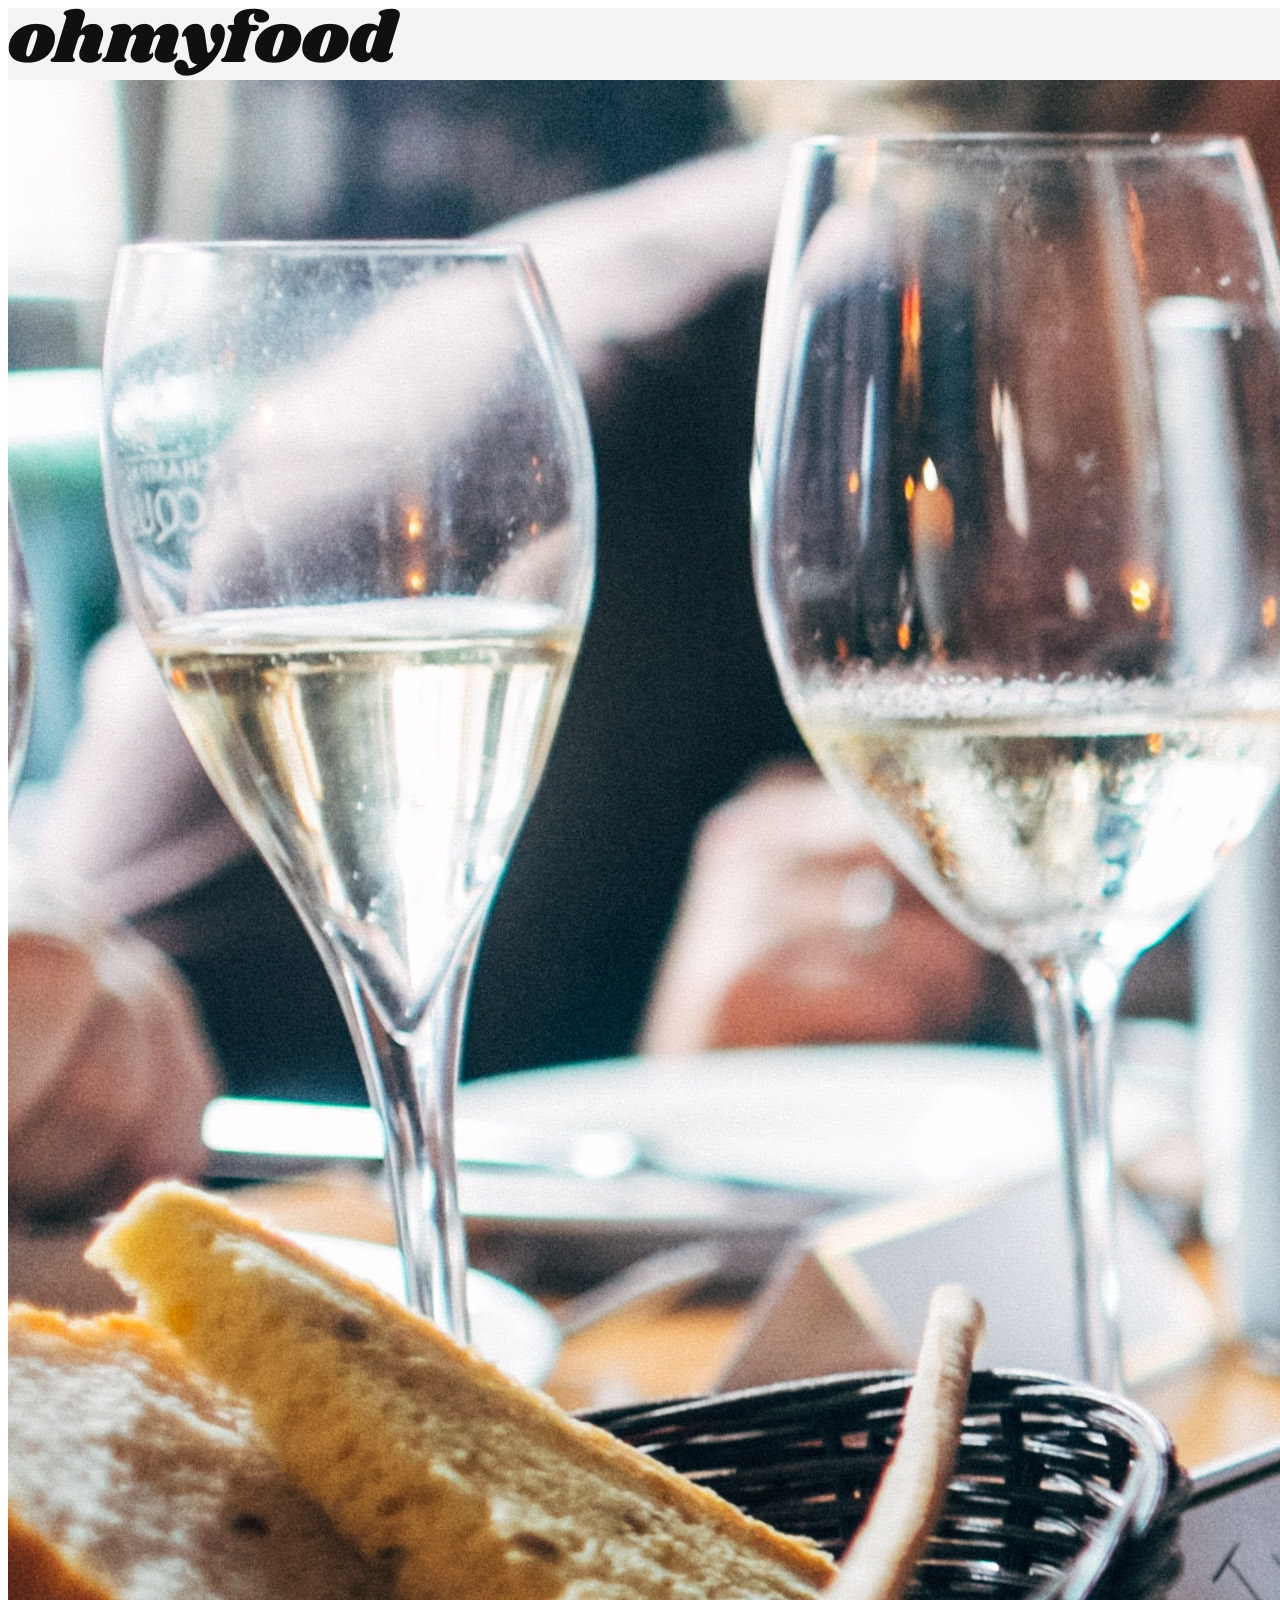
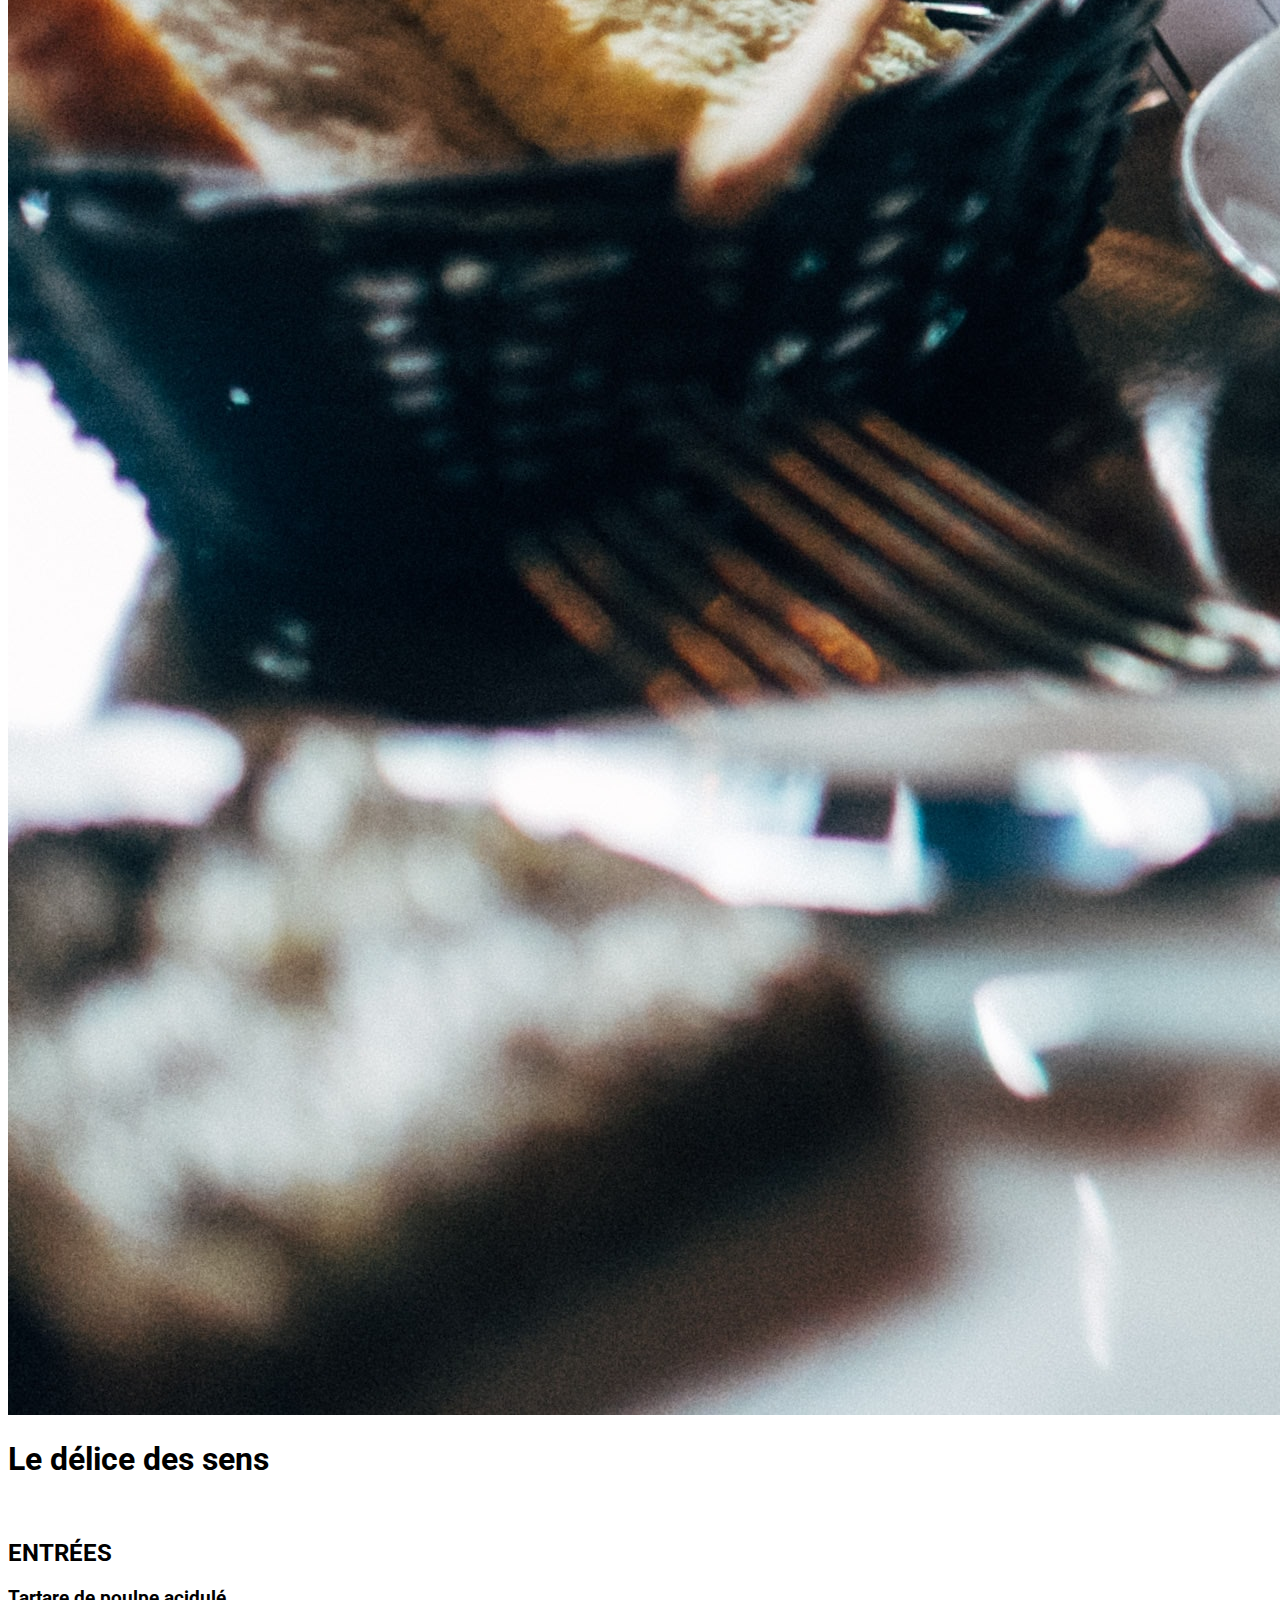
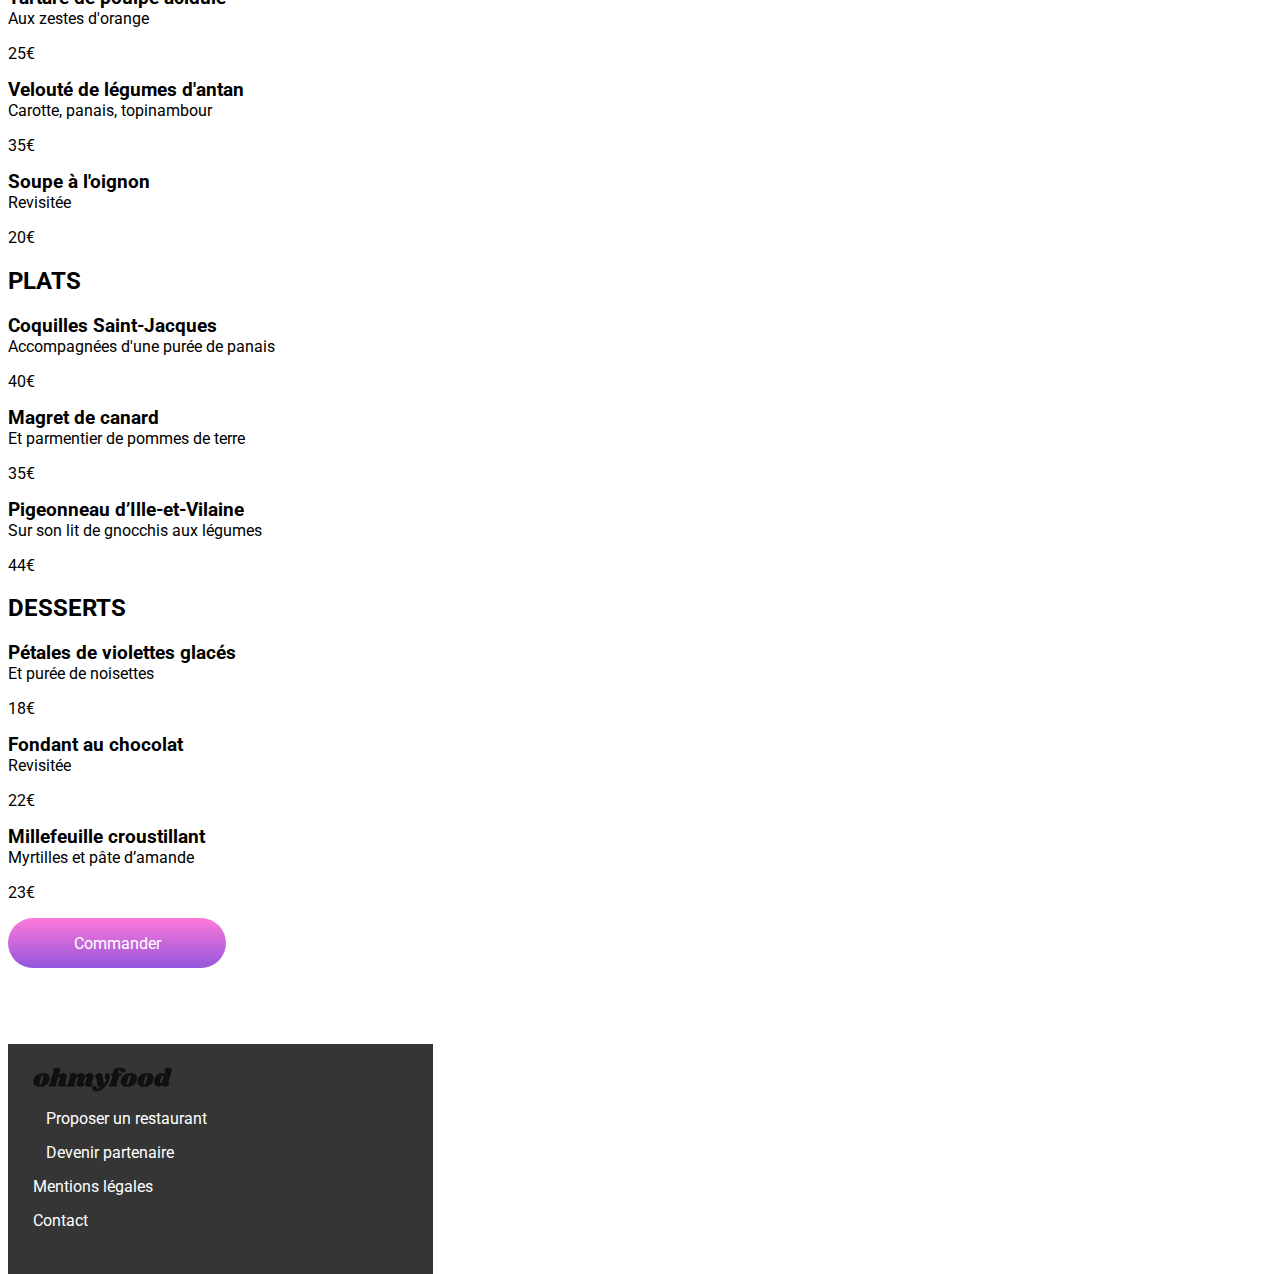
==== alafrancaise.html @ 388a6427 "ajout des pages restau" ====
<!DOCTYPE html>
<html lang="fr">
    <head>
        <meta charset="utf-8">
        <meta name="viewport" content="width=device-width, initial-scale=1.0">
        <title>ladelicedessens</title>
        <link rel="stylesheet" href="css/mobile.css">
        <link rel="preconnect" href="https://fonts.googleapis.com">
        <link rel="preconnect" href="https://fonts.gstatic.com" crossorigin>
        <link
            href="https://fonts.googleapis.com/css2?family=Roboto:ital,wght@0,100;0,300;0,400;0,500;0,700;0,900;1,100;1,300;1,400;1,500;1,700;1,900&display=swap"
            rel="stylesheet">
        <link rel="stylesheet" href="https://cdnjs.cloudflare.com/ajax/libs/font-awesome/6.2.1/css/all.min.css"
            integrity="sha512-MV7K8+y+gLIBoVD59lQIYicR65iaqukzvf/nwasF0nqhPay5w/9lJmVM2hMDcnK1OnMGCdVK+iQrJ7lzPJQd1w=="
            crossorigin="anonymous" referrerpolicy="no-referrer" />
    </head>
    <body>
        <div class="main-container">
        <header>
            <i class="fa-solid fa-arrow-left"></i>
            <img src="ImagesettextesOhmyfood /images/logo/ohmyfood.png" alt="logo de oh my food">
        </header>
        <main>
           <div class="banniere">
                <img src="ImagesettextesOhmyfood /images/restaurants/lapalettedugout.jpg" alt="image du restaurant">
           </div>
           <div class="menu">
               <h1 class="menu-title">Le délice des sens</h1>
               <button class="heart"><i class="fa-regular fa-heart"></i></button>
           </div>
           <section class="entree">
                <h2 class="entree-title">ENTRÉES</h2>
                    <div class="entree-card">
                        <h3 class="card-title">Tartare de poulpe acidulé</h3>
                        <p class="card-subtitle">Aux zestes d'orange</p>
                        <p class="card-price">25€</p>
                    </div>
                    <div class="entree-card">
                        <h3 class="card-title">Velouté de légumes d'antan</h3>
                        <p class="card-subtitle">Carotte, panais, topinambour</p>
                        <p class="card-price">35€</p>
                    </div>
                    <div class="entree-card">
                        <h3 class="card-title">Soupe à l'oignon</h3>
                        <p class="card-subtitle">Revisitée</p>
                        <p class="card-price">20€</p>
                    </div>
           </section>
           <section class="plat">
            <h2>PLATS</h2>
                <div class="plat-card">
                    <h3 class="card-title">Coquilles Saint-Jacques</h3>
                    <p class="card-subtitle">Accompagnées d'une purée de panais</p>
                    <p class="card-price">40€</p>
                </div>
                <div class="plat-card">
                    <h3 class="card-title">Magret de canard</h3>
                    <p class="card-subtitle">Et parmentier de pommes de terre</p>
                    <p class="card-price">35€</p>
                </div>
                <div class="plat-card">
                    <h3 class="card-title">Pigeonneau d’Ille-et-Vilaine</h3>
                    <p class="card-subtitle">Sur son lit de gnocchis aux légumes</p>
                    <p class="card-price">44€</p>
                </div>
       </section>
       <section class="dessert">
        <h2>DESSERTS</h2>
            <div class="dessert-card">
                <h3 class="card-title">Pétales de violettes glacés</h3>
                <p class="card-subtitle">Et purée de noisettes</p>
                <p class="card-price">18€</p>
            </div>
            <div class="dessert-card">
                <h3 class="card-title">Fondant au chocolat</h3>
                <p class="card-subtitle">Revisitée</p>
                <p class="card-price">22€</p>
            </div>
            <div class="dessert-card">
                <h3 class="card-title">Millefeuille croustillant</h3>
                <p class="card-subtitle">Myrtilles et pâte d’amande</p>
                <p class="card-price">23€</p>
            </div>
   </section>
   <button class="btn-purple">Commander</button>        
        </main>
        <footer class="footer">
            <img class="footer__logo" src="ImagesettextesOhmyfood /images/logo/ohmyfood@2x.svg" alt="logo oh my food">
            <div class="footer__link">
                <div class="footer__link-icon">
                    <i class="fa-solid fa-utensils"></i>
                    <p><a>Proposer un restaurant</a></p>
                </div>
                <div class="footer__link-icon">
                    <i class="fa-solid fa-handshake-angle"></i>
                    <p><a>Devenir partenaire</a></p>
                </div>
                <p class="footer__link-text"><a class="footer__link-color" href="#">Mentions légales</a></p>
                <p class="footer__link-text"><a class="footer__link-color" href="#">Contact</a></p>
            </div>
        </footer>
    </div>
    </body>
</html>
---- css/mobile.css ----
/*General*/
* {
    font-family: 'roboto', sans-serif;
}

.main-container {
    max-width: 375px;
    min-width: 2252px;
    height: 2252px;
    background-color: var(--main-bg-color);
}

:root {
    --main-color: #9356DC;
    --main-bg-color: #f6f3f6;
}

.header__homepage {
    width: 375px;
    height: 63px;
    display: flex;
    flex-direction: column;
    align-items: center;
    background-color: white;
    gap: 10px;
}

.header__logo {
    width: 197px;
    height: 36px;
}

.header__icon {
    display: flex;
    flex-direction: row;
    justify-content: center;
    align-items: center;
    gap: 17px;
    background-color: #EAEAEA;
    width: 375px;
    box-shadow: 0px 4px 4px 0px #00000040;

}

.section__réservation {
    display: flex;
    flex-direction: column;
    width: 375px;
    padding-top: 50px;
    justify-content: center;
    align-items: center;
    gap: 15px;
}

.réservation__title {
    height: 68px;
    width: 275px;
    text-align: center;
    font-size: 24px;
    margin: 0;
}

.réservation__text {
    width: 315px;
    height: 46px;
    font-size: 18px;
    text-align: center;
    margin-top: 0;
}

.btn-purple {
    width: 218px;
    height: 50px;
    border-radius: 50px;
    background: linear-gradient(#ff79da, #9356DC);
    color: white;
    font-size: 16px;
    border: #9356DC;
}

.section__fonctionnement {
    margin-top: 60px;
    display: flex;
    flex-direction: column;
    width: 375px;
    height: 440px;
    gap: 32px;
    background-color: white;
    border: #9356DC;
    padding-left: 20px;
}

.fonctionnement__title {
    margin: 0;
    padding-top: 35px;
}

.fonctionnement__btn {
    width: 335px;
    height: 72.38px;
    border-radius: 20px;
    display: flex;
    justify-content: center;
    align-items: center;
    gap: 20px;
    background-color: #F3F3F3;
    border: #F3F3F3;
    box-shadow: 0 3px 10px darkgray;
    font-size: 16px;
    font-weight: 500;

}

.fonctionnement__btn i {
    color: #7E7E7E;
}

.section__restaurants {
    display: flex;
    flex-direction: column;
    width: 375px;
    gap: 20px;
    margin-top: 30px;
}

.restaurants__title {
    margin: 0;
    padding-top: 30px;
}

.allcards {
    display: flex;
    flex-direction: column;
    align-items: center;
    gap: 20px;
}

.card {
    width: 340px;
    height: 251px;
    border-radius: 20px;
    background-color: white;
}

.card img {
    width: 100%;
    height: 174px;
    object-fit: cover;
    border-top-left-radius: 20px;
    border-top-right-radius: 20px;
}

.card-content {
    display: flex;
    flex-direction: row;
    gap: 10px;
}

.description {
    display: flex;
    flex-direction: column;
    gap: 8px;
    padding-left: 15px;
    padding-top: 5px;
    width: 267px;
}

.card-title {
    margin: 0;
}

.card-subtitle {
    margin: 0;
}

.heart {
    background: none;
    border: none;
    font-size: 22px;
}

.badge-new {
    background-color: #99E2D0;
    padding: 4px 8px;
    text-align: center;
    border-radius: 5px;
    color: #008766;
    width: 80px;
    height: 29px;
    position: absolute;
}

.footer {
    background-color: #353535;
    width: 375px;
    height: 186px;
    margin-top: 76px;
    color: white;
    display: flex;
    flex-direction: column;
    gap: 16px;
    padding: 22px 25px 22px 25px;

}

.footer__logo {
    width: 139px;
    height: 27px;
}

.footer__link {
    display: flex;
    flex-direction: column;
    gap: 15px;
    width: 190px;
    height: 99px;
}

.footer__link-icon {
    display: flex;
    flex-direction: row;
    align-items: center;
    height: 19px;
    gap: 13px;
}

.footer__link-color {
    color: inherit;
    text-decoration: none;
}

.footer__link-text {
    margin: 0;
}
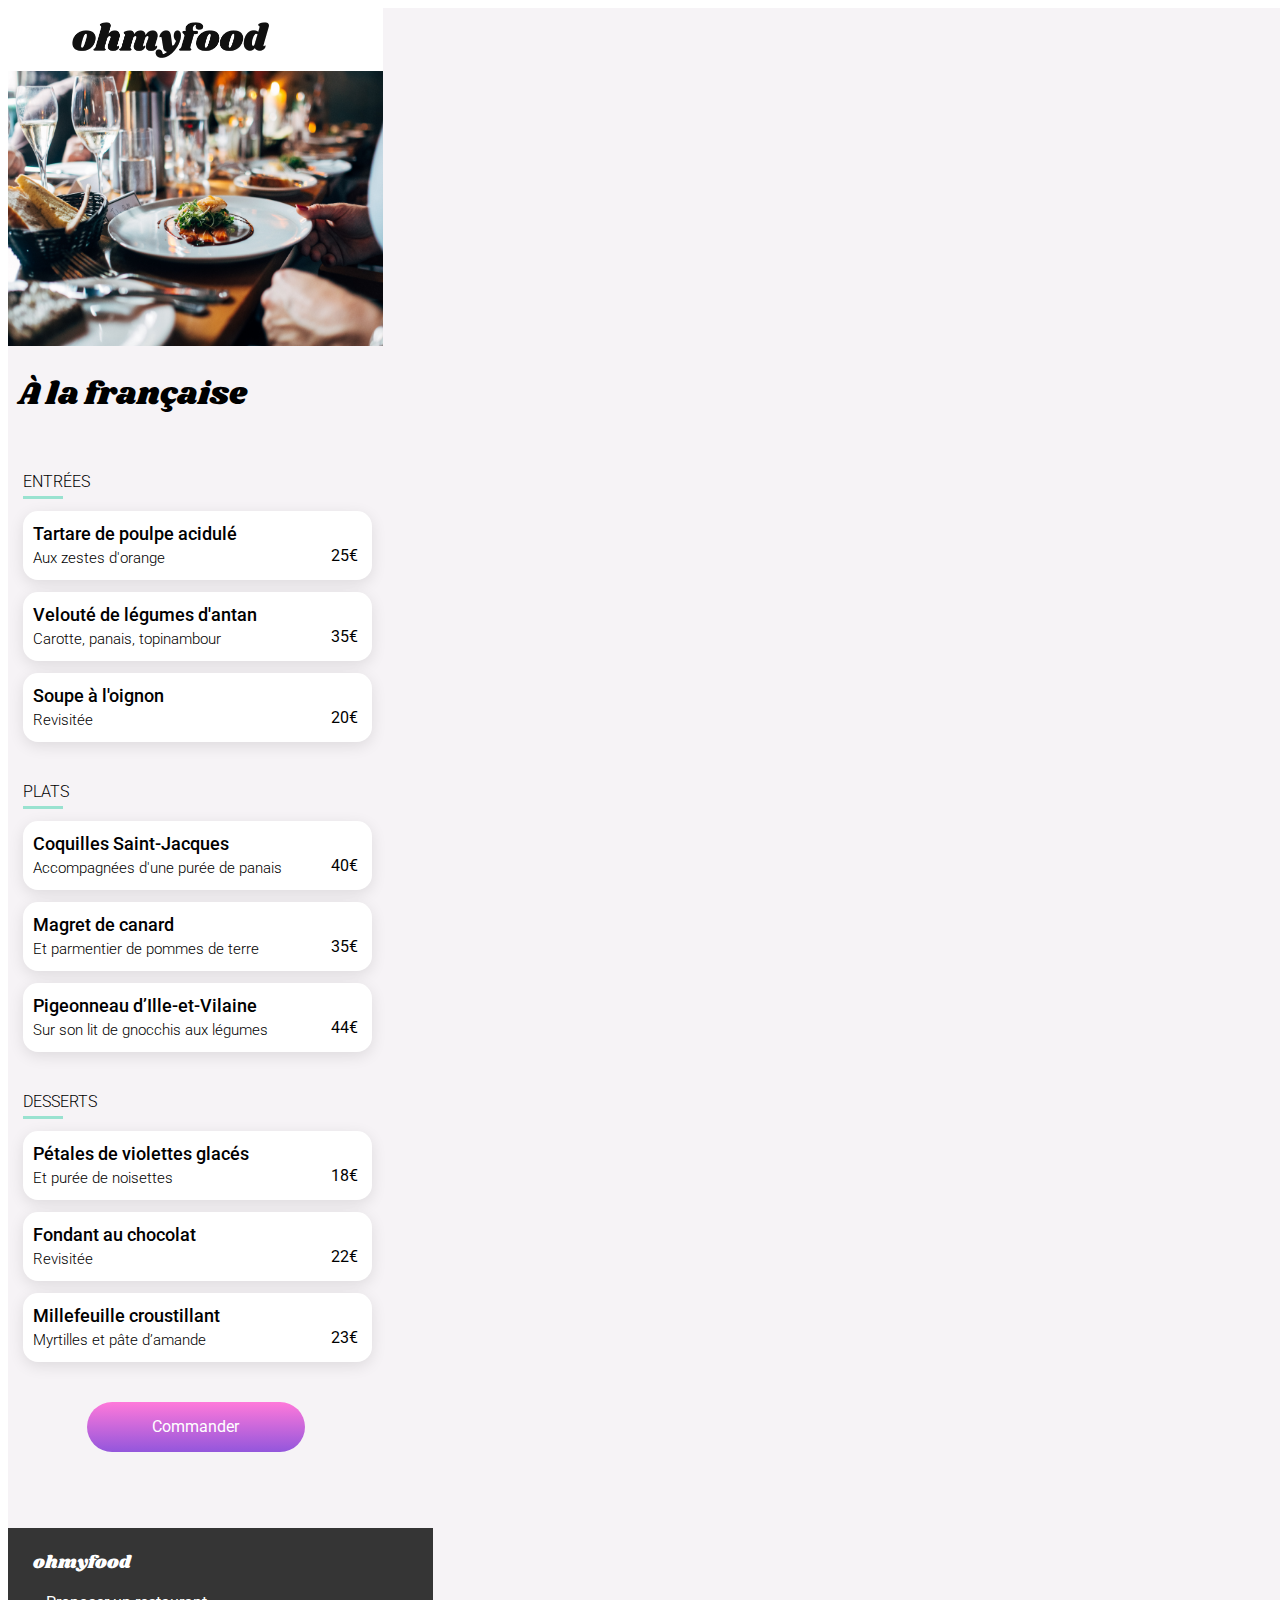
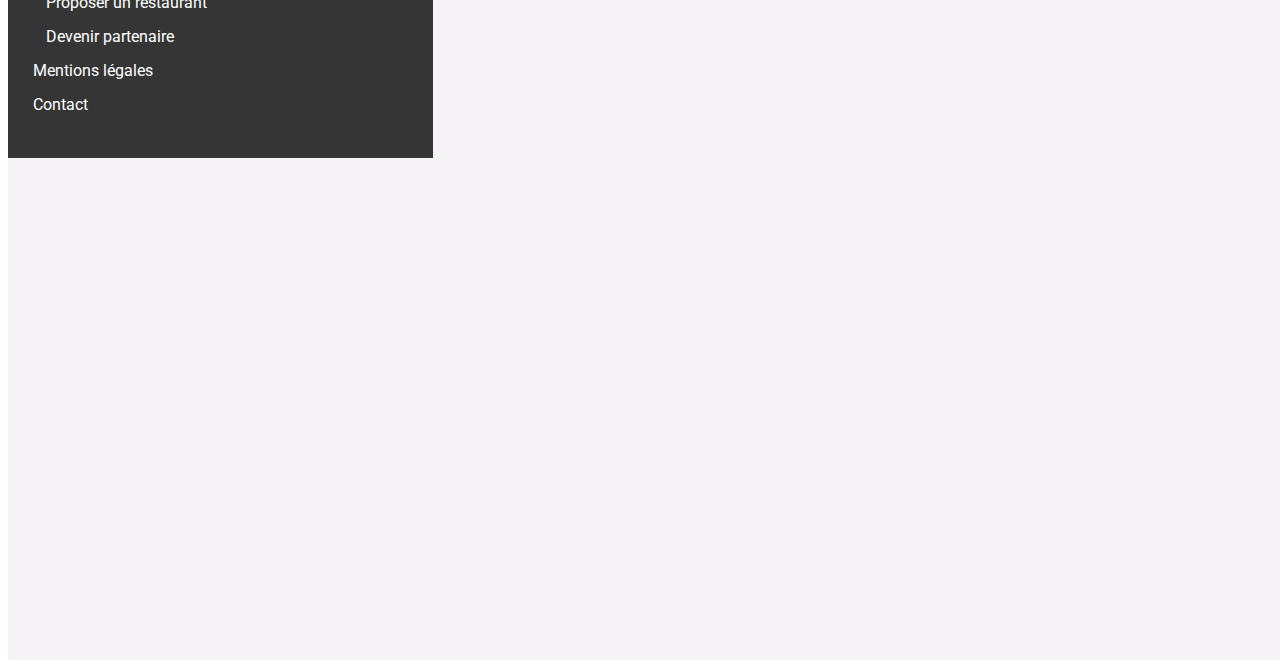
==== commit a4d1b70c: "finalisation des pages restau html et css" ====
--- a/alafrancaise.html
+++ b/alafrancaise.html
@@ -3,7 +3,7 @@
     <head>
         <meta charset="utf-8">
         <meta name="viewport" content="width=device-width, initial-scale=1.0">
-        <title>ladelicedessens</title>
+        <title>À la française</title>
         <link rel="stylesheet" href="css/mobile.css">
         <link rel="preconnect" href="https://fonts.googleapis.com">
         <link rel="preconnect" href="https://fonts.gstatic.com" crossorigin>
@@ -13,79 +13,101 @@
         <link rel="stylesheet" href="https://cdnjs.cloudflare.com/ajax/libs/font-awesome/6.2.1/css/all.min.css"
             integrity="sha512-MV7K8+y+gLIBoVD59lQIYicR65iaqukzvf/nwasF0nqhPay5w/9lJmVM2hMDcnK1OnMGCdVK+iQrJ7lzPJQd1w=="
             crossorigin="anonymous" referrerpolicy="no-referrer" />
+            <link rel="preconnect" href="https://fonts.googleapis.com">
+            <link rel="preconnect" href="https://fonts.gstatic.com" crossorigin>
+            <link href="https://fonts.googleapis.com/css2?family=Shrikhand&display=swap" rel="stylesheet">
     </head>
     <body>
         <div class="main-container">
-        <header>
+        <header class="header__menu">
             <i class="fa-solid fa-arrow-left"></i>
-            <img src="ImagesettextesOhmyfood /images/logo/ohmyfood.png" alt="logo de oh my food">
+            <img class="header__logo-menu" src="ImagesettextesOhmyfood /images/logo/ohmyfood.png" alt="logo de oh my food">
         </header>
         <main>
-           <div class="banniere">
-                <img src="ImagesettextesOhmyfood /images/restaurants/lapalettedugout.jpg" alt="image du restaurant">
+                <img class="banniere" src="ImagesettextesOhmyfood /images/restaurants/lapalettedugout.jpg" alt="image du restaurant">
+
+           <div class="menu">
+               <h1 class="menu-title">À la française</h1>
+               <button class="heart menu-heart"><i class="fa-regular fa-heart"></i></button>
            </div>
-           <div class="menu">
-               <h1 class="menu-title">Le délice des sens</h1>
-               <button class="heart"><i class="fa-regular fa-heart"></i></button>
-           </div>
-           <section class="entree">
-                <h2 class="entree-title">ENTRÉES</h2>
-                    <div class="entree-card">
-                        <h3 class="card-title">Tartare de poulpe acidulé</h3>
-                        <p class="card-subtitle">Aux zestes d'orange</p>
+           <section class="section-menu">
+                <h2 class="section__title">ENTRÉES</h2>
+                    <div class="section__card">
+                        <div class="section__content">
+                            <h3 class="card-title">Tartare de poulpe acidulé</h3>
+                            <p class="card-subtitle">Aux zestes d'orange</p>
+                        </div>
                         <p class="card-price">25€</p>
                     </div>
-                    <div class="entree-card">
-                        <h3 class="card-title">Velouté de légumes d'antan</h3>
-                        <p class="card-subtitle">Carotte, panais, topinambour</p>
+                    <div class="section__card">
+                        <div class="section__content">
+                            <h3 class="card-title">Velouté de légumes d'antan</h3>
+                            <p class="card-subtitle">Carotte, panais, topinambour</p>
+                        </div>
                         <p class="card-price">35€</p>
                     </div>
-                    <div class="entree-card">
-                        <h3 class="card-title">Soupe à l'oignon</h3>
-                        <p class="card-subtitle">Revisitée</p>
+                    <div class="section__card">
+                        <div class="section__content">
+                            <h3 class="card-title">Soupe à l'oignon</h3>
+                            <p class="card-subtitle">Revisitée</p>
+                        </div>
                         <p class="card-price">20€</p>
                     </div>
            </section>
-           <section class="plat">
-            <h2>PLATS</h2>
-                <div class="plat-card">
-                    <h3 class="card-title">Coquilles Saint-Jacques</h3>
-                    <p class="card-subtitle">Accompagnées d'une purée de panais</p>
+           <section class="section-menu">
+            <h2 class="section__title">PLATS</h2>
+                <div class="section__card">
+                    <div class="section__content">
+                        <h3 class="card-title">Coquilles Saint-Jacques</h3>
+                        <p class="card-subtitle">Accompagnées d'une purée de panais</p>
+                    </div>
                     <p class="card-price">40€</p>
                 </div>
-                <div class="plat-card">
-                    <h3 class="card-title">Magret de canard</h3>
-                    <p class="card-subtitle">Et parmentier de pommes de terre</p>
+                <div class="section__card">
+                    <div class="section__content">
+                        <h3 class="card-title">Magret de canard</h3>
+                        <p class="card-subtitle">Et parmentier de pommes de terre</p>
+                    </div>
                     <p class="card-price">35€</p>
                 </div>
-                <div class="plat-card">
-                    <h3 class="card-title">Pigeonneau d’Ille-et-Vilaine</h3>
-                    <p class="card-subtitle">Sur son lit de gnocchis aux légumes</p>
+                <div class="section__card">
+                    <div class="section__content">
+                        <h3 class="card-title">Pigeonneau d’Ille-et-Vilaine</h3>
+                        <p class="card-subtitle">Sur son lit de gnocchis aux légumes</p>
+                    </div>
                     <p class="card-price">44€</p>
                 </div>
        </section>
-       <section class="dessert">
-        <h2>DESSERTS</h2>
-            <div class="dessert-card">
-                <h3 class="card-title">Pétales de violettes glacés</h3>
-                <p class="card-subtitle">Et purée de noisettes</p>
+       <section class="section-menu">
+        <h2 class="section__title">DESSERTS</h2>
+            <div class="section__card">
+                <div class="section__content">
+                    <h3 class="card-title">Pétales de violettes glacés</h3>
+                    <p class="card-subtitle">Et purée de noisettes</p>
+                </div>
                 <p class="card-price">18€</p>
             </div>
-            <div class="dessert-card">
-                <h3 class="card-title">Fondant au chocolat</h3>
-                <p class="card-subtitle">Revisitée</p>
+            <div class="section__card">
+                <div class="section__content">
+                    <h3 class="card-title">Fondant au chocolat</h3>
+                    <p class="card-subtitle">Revisitée</p>
+                </div>
                 <p class="card-price">22€</p>
             </div>
-            <div class="dessert-card">
-                <h3 class="card-title">Millefeuille croustillant</h3>
-                <p class="card-subtitle">Myrtilles et pâte d’amande</p>
+            <div class="section__card">
+                <div class="section__content">
+                    <h3 class="card-title">Millefeuille croustillant</h3>
+                    <p class="card-subtitle">Myrtilles et pâte d’amande</p>
+                </div>
                 <p class="card-price">23€</p>
             </div>
    </section>
-   <button class="btn-purple">Commander</button>        
+    <section class="section__btn">
+    <button class="btn-purple">Commander</button>  
+    </section>      
         </main>
         <footer class="footer">
-            <img class="footer__logo" src="ImagesettextesOhmyfood /images/logo/ohmyfood@2x.svg" alt="logo oh my food">
+            <div class="footer__logo">ohmyfood</div>
             <div class="footer__link">
                 <div class="footer__link-icon">
                     <i class="fa-solid fa-utensils"></i>
--- a/css/mobile.css
+++ b/css/mobile.css
@@ -108,9 +108,22 @@
     box-shadow: 0 3px 10px darkgray;
     font-size: 16px;
     font-weight: 500;
-
-}
-
+    position: relative;
+
+}
+.badge-number{
+    position: absolute;
+    background-color: #9356DC;
+    color: white;
+    width: 24px;
+    height: 24px;
+    display: flex;
+    justify-content: center;
+    align-items: center;
+    right: 325px;
+    border-radius: 50px;
+    font-size: 14.18px;
+}
 .fonctionnement__btn i {
     color: #7E7E7E;
 }
@@ -140,6 +153,7 @@
     height: 251px;
     border-radius: 20px;
     background-color: white;
+    position: relative;
 }
 
 .card img {
@@ -167,10 +181,14 @@
 
 .card-title {
     margin: 0;
+    font-weight: 500;
+    font-size: 18px;
 }
 
 .card-subtitle {
     margin: 0;
+    font-weight: 300;
+    font-size: 15.04px;
 }
 
 .heart {
@@ -188,6 +206,11 @@
     width: 80px;
     height: 29px;
     position: absolute;
+    left: 236px; /*248px ça dépasse*/
+    top: 13px;
+    display: flex;
+    justify-content: center;
+    align-items: center;
 }
 
 .footer {
@@ -206,6 +229,8 @@
 .footer__logo {
     width: 139px;
     height: 27px;
+    font-family: 'Shrikhand';
+    font-size: 18px;
 }
 
 .footer__link {
@@ -231,4 +256,86 @@
 
 .footer__link-text {
     margin: 0;
-}+}
+
+/*restaurants*/
+.header__menu{
+    width: 375px;
+    height: 63px;
+    display: flex;
+    align-items: center;
+    gap: 64px; /*pour mettr le logo au milieu*/
+    background-color: white;
+    
+}
+.header__menu-icon{
+    font-size: 17.02px;
+    margin-left: 10px;
+}
+.header__logo-menu{
+    width: 197px;
+    height: 36px;
+}
+.banniere{
+    width: 375px;
+    height: 275px;
+}
+.menu{
+    display: flex;
+    align-items: center;
+    margin-left: 10px;
+    margin-bottom: 40px;
+    width: 341px;
+}
+.menu-title{
+    width: 341px;
+    height: 29px;
+    font-family: 'Shrikhand', sans-serif;
+    font-weight: 400;
+    padding-bottom: 10px;
+}
+.menu-heart{
+    font-size: 25px;
+}
+.section-menu{
+    width: 349px;
+    height: 270px;
+    display: flex;
+    flex-direction: column;
+    gap: 12px;
+    margin-bottom: 40px; /*gap du main*/
+    margin-left: 15px;
+}
+.section__title{
+    width: 40px;
+    height: 27px;
+    font-weight: 300;
+    font-size: 16px;
+    border-bottom: 3px solid #99E2D0;
+    margin: 0;
+}
+.section__card{
+    background-color: white;
+    border-radius: 15.04px;
+    display: flex;
+    align-items: center;
+    gap: 11px;
+    height: 69px;
+    box-shadow: 0px 4.01px 15.04px 0px #0000001A;
+
+}
+.section__content{
+    width: 287px;
+    display: flex;
+    flex-direction: column;
+    gap: 5px;
+    padding-left: 10px;
+}
+.section__btn{
+    display: flex;
+    justify-content: center;
+    width: 375px;
+}
+.card-price{
+    padding-top: 20px;
+}
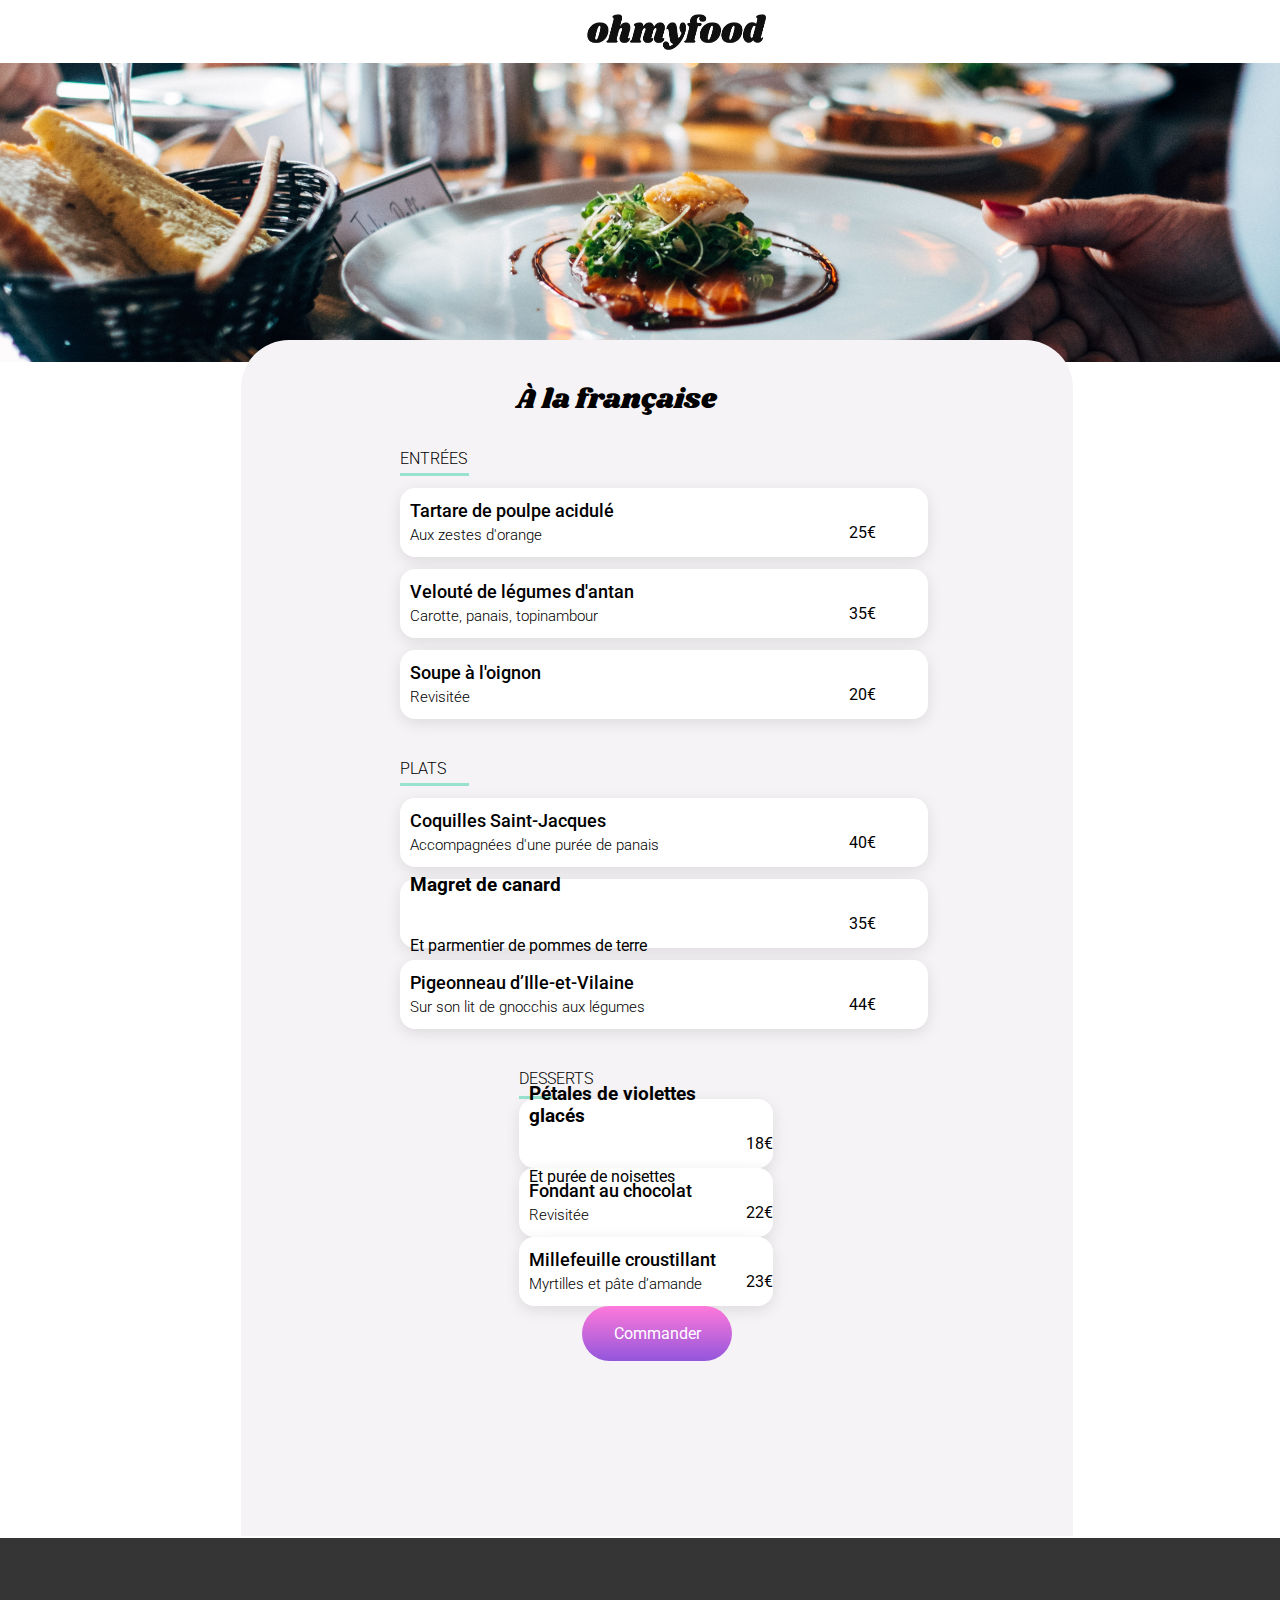
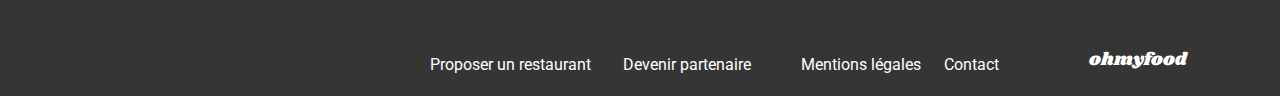
==== commit 40acf25b: "mise en place du style pour le desk et début d'animation" ====
--- a/alafrancaise.html
+++ b/alafrancaise.html
@@ -5,6 +5,7 @@
         <meta name="viewport" content="width=device-width, initial-scale=1.0">
         <title>À la française</title>
         <link rel="stylesheet" href="css/mobile.css">
+        <link rel="stylesheet" href="css/desktop.css">
         <link rel="preconnect" href="https://fonts.googleapis.com">
         <link rel="preconnect" href="https://fonts.gstatic.com" crossorigin>
         <link
@@ -20,62 +21,61 @@
     <body>
         <div class="main-container">
         <header class="header__menu">
-            <i class="fa-solid fa-arrow-left"></i>
+            <a href="index.html"><i class="fa-solid fa-arrow-left header__menu-icon"></i></a>
             <img class="header__logo-menu" src="ImagesettextesOhmyfood /images/logo/ohmyfood.png" alt="logo de oh my food">
         </header>
         <main>
                 <img class="banniere" src="ImagesettextesOhmyfood /images/restaurants/lapalettedugout.jpg" alt="image du restaurant">
 
            <div class="menu">
-               <h1 class="menu-title">À la française</h1>
-               <button class="heart menu-heart"><i class="fa-regular fa-heart"></i></button>
-           </div>
-           <section class="section-menu">
+               <h1 class="menu__title">À la française</h1>
+               <button class="heart menu--heart"><i class="fa-regular fa-heart"></i></button>
+           <section class="section__menu">
                 <h2 class="section__title">ENTRÉES</h2>
                     <div class="section__card">
                         <div class="section__content">
-                            <h3 class="card-title">Tartare de poulpe acidulé</h3>
-                            <p class="card-subtitle">Aux zestes d'orange</p>
+                            <h3 class="card__title">Tartare de poulpe acidulé</h3>
+                            <p class="card__subtitle">Aux zestes d'orange</p>
                         </div>
-                        <p class="card-price">25€</p>
+                        <p class="card__price">25€</p>
                     </div>
                     <div class="section__card">
                         <div class="section__content">
-                            <h3 class="card-title">Velouté de légumes d'antan</h3>
-                            <p class="card-subtitle">Carotte, panais, topinambour</p>
+                            <h3 class="card__title">Velouté de légumes d'antan</h3>
+                            <p class="card__subtitle">Carotte, panais, topinambour</p>
                         </div>
-                        <p class="card-price">35€</p>
+                        <p class="card__price">35€</p>
                     </div>
                     <div class="section__card">
                         <div class="section__content">
-                            <h3 class="card-title">Soupe à l'oignon</h3>
-                            <p class="card-subtitle">Revisitée</p>
+                            <h3 class="card__title">Soupe à l'oignon</h3>
+                            <p class="card__subtitle">Revisitée</p>
                         </div>
-                        <p class="card-price">20€</p>
+                        <p class="card__price">20€</p>
                     </div>
            </section>
-           <section class="section-menu">
+           <section class="section__menu">
             <h2 class="section__title">PLATS</h2>
                 <div class="section__card">
                     <div class="section__content">
-                        <h3 class="card-title">Coquilles Saint-Jacques</h3>
-                        <p class="card-subtitle">Accompagnées d'une purée de panais</p>
+                        <h3 class="card__title">Coquilles Saint-Jacques</h3>
+                        <p class="card__subtitle">Accompagnées d'une purée de panais</p>
                     </div>
-                    <p class="card-price">40€</p>
+                    <p class="card__price">40€</p>
                 </div>
                 <div class="section__card">
                     <div class="section__content">
                         <h3 class="card-title">Magret de canard</h3>
                         <p class="card-subtitle">Et parmentier de pommes de terre</p>
                     </div>
-                    <p class="card-price">35€</p>
+                    <p class="card__price">35€</p>
                 </div>
                 <div class="section__card">
                     <div class="section__content">
-                        <h3 class="card-title">Pigeonneau d’Ille-et-Vilaine</h3>
-                        <p class="card-subtitle">Sur son lit de gnocchis aux légumes</p>
+                        <h3 class="card__title">Pigeonneau d’Ille-et-Vilaine</h3>
+                        <p class="card__subtitle">Sur son lit de gnocchis aux légumes</p>
                     </div>
-                    <p class="card-price">44€</p>
+                    <p class="card__price">44€</p>
                 </div>
        </section>
        <section class="section-menu">
@@ -85,40 +85,43 @@
                     <h3 class="card-title">Pétales de violettes glacés</h3>
                     <p class="card-subtitle">Et purée de noisettes</p>
                 </div>
-                <p class="card-price">18€</p>
+                <p class="card__price">18€</p>
             </div>
             <div class="section__card">
                 <div class="section__content">
-                    <h3 class="card-title">Fondant au chocolat</h3>
-                    <p class="card-subtitle">Revisitée</p>
+                    <h3 class="card__title">Fondant au chocolat</h3>
+                    <p class="card__subtitle">Revisitée</p>
                 </div>
-                <p class="card-price">22€</p>
+                <p class="card__price">22€</p>
             </div>
             <div class="section__card">
                 <div class="section__content">
-                    <h3 class="card-title">Millefeuille croustillant</h3>
-                    <p class="card-subtitle">Myrtilles et pâte d’amande</p>
+                    <h3 class="card__title">Millefeuille croustillant</h3>
+                    <p class="card__subtitle">Myrtilles et pâte d’amande</p>
                 </div>
-                <p class="card-price">23€</p>
+                <p class="card__price">23€</p>
             </div>
    </section>
     <section class="section__btn">
-    <button class="btn-purple">Commander</button>  
-    </section>      
+    <button class="btn--purple">Commander</button>  
+    </section> 
+</div>     
         </main>
         <footer class="footer">
-            <div class="footer__logo">ohmyfood</div>
-            <div class="footer__link">
-                <div class="footer__link-icon">
-                    <i class="fa-solid fa-utensils"></i>
-                    <p><a>Proposer un restaurant</a></p>
+            <div class="footer__content">
+                <div class="footer__logo">ohmyfood</div>
+                <div class="footer__link">
+                    <div class="footer__link-icon">
+                        <i class="fa-solid fa-utensils"></i>
+                        <a class="footer__link-color" href="#">Proposer un restaurant</a>
+                        <i class="fa-solid fa-handshake-angle"></i>
+                        <a class="footer__link-color" href="#">Devenir partenaire</a>
+                    </div>               
+                    <div class="footer__link-text">
+                        <a class="footer__link-color" href="#">Mentions légales</a>
+                        <a class="footer__link-color" href="#">Contact</a>
+                    </div>
                 </div>
-                <div class="footer__link-icon">
-                    <i class="fa-solid fa-handshake-angle"></i>
-                    <p><a>Devenir partenaire</a></p>
-                </div>
-                <p class="footer__link-text"><a class="footer__link-color" href="#">Mentions légales</a></p>
-                <p class="footer__link-text"><a class="footer__link-color" href="#">Contact</a></p>
             </div>
         </footer>
     </div>
--- a/css/mobile.css
+++ b/css/mobile.css
@@ -4,19 +4,55 @@
 }
 
 .main-container {
-    max-width: 375px;
-    min-width: 2252px;
-    height: 2252px;
-    background-color: var(--main-bg-color);
+    width: 100%;
+    max-width: 1440px;
+    min-width: 375px;
+    height: 1200px;
+  
 }
 
 :root {
     --main-color: #9356DC;
     --main-bg-color: #f6f3f6;
 }
-
+.loader{
+    position: fixed;
+    background-color: white;
+    width: 100%;
+    animation: loader 1s;
+    z-index: 1000;
+}
+.dots {
+    width: 56px;
+    height: 26.9px;
+    background: radial-gradient(circle closest-side,rgba(152, 28, 176, 0.61) 90%,#0000) 0%   50%,
+           radial-gradient(circle closest-side,rgba(152, 28, 176, 0.61) 90%,#0000) 50%  50%,
+           radial-gradient(circle closest-side,rgba(152, 28, 176, 0.61) 90%,#0000) 100% 50%;
+    background-size: calc(100%/3) 13.4px;
+    background-repeat: no-repeat;
+    animation: dots-7ar3yq 1s infinite linear;
+ }
+ @keyframes dots-7ar3yq {
+    20% {
+       background-position: 0%   0%, 50%  50%,100%  50%;
+    }
+ 
+    40% {
+       background-position: 0% 100%, 50%   0%,100%  50%;
+    }
+ 
+    60% {
+       background-position: 0%  50%, 50% 100%,100%   0%;
+    }
+ 
+    80% {
+       background-position: 0%  50%, 50%  50%,100% 100%;
+    }
+ }
+ 
+ 
 .header__homepage {
-    width: 375px;
+    width: 100%;
     height: 63px;
     display: flex;
     flex-direction: column;
@@ -26,8 +62,11 @@
 }
 
 .header__logo {
-    width: 197px;
+    width: 50%;
     height: 36px;
+    padding-top: 14px;
+    padding-left: 12px;
+    
 }
 
 .header__icon {
@@ -37,39 +76,41 @@
     align-items: center;
     gap: 17px;
     background-color: #EAEAEA;
-    width: 375px;
+    width: 100%;
     box-shadow: 0px 4px 4px 0px #00000040;
 
 }
 
-.section__réservation {
-    display: flex;
-    flex-direction: column;
-    width: 375px;
-    padding-top: 50px;
+.section--réservation {
+    display: flex;
+    flex-direction: column;
+    width: 100%;
+    height: 400px;
+    padding-top: 11px;
     justify-content: center;
     align-items: center;
     gap: 15px;
+    background-color: #f6f3f6;
 }
 
 .réservation__title {
     height: 68px;
-    width: 275px;
+    width: 100%;
     text-align: center;
     font-size: 24px;
     margin: 0;
 }
 
 .réservation__text {
-    width: 315px;
+    width: 100%;
     height: 46px;
     font-size: 18px;
     text-align: center;
     margin-top: 0;
 }
 
-.btn-purple {
-    width: 218px;
+.btn--purple {
+    width: 55%;
     height: 50px;
     border-radius: 50px;
     background: linear-gradient(#ff79da, #9356DC);
@@ -78,16 +119,16 @@
     border: #9356DC;
 }
 
-.section__fonctionnement {
-    margin-top: 60px;
-    display: flex;
-    flex-direction: column;
-    width: 375px;
+.section--fonctionnement {
+    margin-top: 80px;
+    display: flex;
+    flex-direction: column;
+    width: 100%;
     height: 440px;
     gap: 32px;
     background-color: white;
     border: #9356DC;
-    padding-left: 20px;
+    padding-left: 25px;
 }
 
 .fonctionnement__title {
@@ -95,8 +136,15 @@
     padding-top: 35px;
 }
 
-.fonctionnement__btn {
-    width: 335px;
+.fonctionnement__btn{
+    width: 100%;
+    display: flex;
+    flex-direction: column;
+    gap: 22px;
+}
+
+.btn--grey {
+    width: 87%;
     height: 72.38px;
     border-radius: 20px;
     display: flex;
@@ -115,30 +163,40 @@
     position: absolute;
     background-color: #9356DC;
     color: white;
-    width: 24px;
+    width: 8%;
     height: 24px;
     display: flex;
     justify-content: center;
     align-items: center;
-    right: 325px;
+    right: 96%;
     border-radius: 50px;
     font-size: 14.18px;
 }
 .fonctionnement__btn i {
     color: #7E7E7E;
-}
-
-.section__restaurants {
-    display: flex;
-    flex-direction: column;
-    width: 375px;
+    font-size: 20px;
+}
+
+.btn__content{
+    display: flex;
+    flex-direction: row;
+    align-items: center;
+    gap: 25px;
+}
+.section--restaurants {
+    display: flex;
+    flex-direction: column;
+    width: 100%;
     gap: 20px;
     margin-top: 30px;
+    background-color: #f6f3f6;
+    height: 1351px;
 }
 
 .restaurants__title {
     margin: 0;
-    padding-top: 30px;
+    padding-top: 46px;
+    padding-left: 20px;
 }
 
 .allcards {
@@ -149,7 +207,7 @@
 }
 
 .card {
-    width: 340px;
+    width: 93%;
     height: 251px;
     border-radius: 20px;
     background-color: white;
@@ -164,7 +222,7 @@
     border-top-right-radius: 20px;
 }
 
-.card-content {
+.card__content {
     display: flex;
     flex-direction: row;
     gap: 10px;
@@ -176,16 +234,16 @@
     gap: 8px;
     padding-left: 15px;
     padding-top: 5px;
-    width: 267px;
-}
-
-.card-title {
+    width: 79%;
+}
+
+.card__title {
     margin: 0;
     font-weight: 500;
     font-size: 18px;
 }
 
-.card-subtitle {
+.card__subtitle {
     margin: 0;
     font-weight: 300;
     font-size: 15.04px;
@@ -197,17 +255,17 @@
     font-size: 22px;
 }
 
-.badge-new {
+.badge-vert {
     background-color: #99E2D0;
     padding: 4px 8px;
     text-align: center;
     border-radius: 5px;
     color: #008766;
-    width: 80px;
+    width: 26%;
     height: 29px;
     position: absolute;
-    left: 236px; /*248px ça dépasse*/
-    top: 13px;
+    left: 67%;
+    top: 5%;
     display: flex;
     justify-content: center;
     align-items: center;
@@ -215,19 +273,17 @@
 
 .footer {
     background-color: #353535;
-    width: 375px;
+    width: 100%;
     height: 186px;
-    margin-top: 76px;
     color: white;
-    display: flex;
-    flex-direction: column;
-    gap: 16px;
     padding: 22px 25px 22px 25px;
+    margin-top: -41px;
+
 
 }
 
 .footer__logo {
-    width: 139px;
+    width: 100%;
     height: 27px;
     font-family: 'Shrikhand';
     font-size: 18px;
@@ -237,68 +293,81 @@
     display: flex;
     flex-direction: column;
     gap: 15px;
-    width: 190px;
     height: 99px;
-}
+    padding-top: 20px;
+}
+
 
 .footer__link-icon {
     display: flex;
     flex-direction: row;
     align-items: center;
     height: 19px;
-    gap: 13px;
-}
+    gap: 16px;
+}
+
 
 .footer__link-color {
     color: inherit;
     text-decoration: none;
 }
 
-.footer__link-text {
-    margin: 0;
-}
+
 
 /*restaurants*/
 .header__menu{
-    width: 375px;
+    width: 100%;
     height: 63px;
     display: flex;
     align-items: center;
-    gap: 64px; /*pour mettr le logo au milieu*/
+    gap: 74px; /*pour mettre le logo au milieu*/
     background-color: white;
     
 }
 .header__menu-icon{
     font-size: 17.02px;
-    margin-left: 10px;
+    margin-left: 15px;
 }
 .header__logo-menu{
-    width: 197px;
+    width: 50%;
     height: 36px;
 }
+
 .banniere{
-    width: 375px;
-    height: 275px;
+    width: 100%;
+    height: 299px;
+    object-fit: cover;
 }
 .menu{
     display: flex;
-    align-items: center;
-    margin-left: 10px;
+    flex-direction: column;
     margin-bottom: 40px;
-    width: 341px;
-}
-.menu-title{
-    width: 341px;
+    width: 100%;
+    background-color: #f6f3f6 ;
+    height: 1307px;
+    position: relative;
+    border-top-left-radius: 30px;
+    border-top-right-radius: 30px;
+    margin-top: -21px;
+    padding-top: 20px;
+}
+.menu__title{
+    width: 100%;
     height: 29px;
     font-family: 'Shrikhand', sans-serif;
     font-weight: 400;
-    padding-bottom: 10px;
-}
-.menu-heart{
+    font-size: 28px;
+    padding-bottom: 20px;
+    padding-left: 17px;
+}
+.menu--heart{
     font-size: 25px;
-}
-.section-menu{
-    width: 349px;
+    position: relative;
+    left: 322px;
+    bottom: 64px;
+}
+.section__menu{
+    width: 100%;
     height: 270px;
     display: flex;
     flex-direction: column;
@@ -307,7 +376,7 @@
     margin-left: 15px;
 }
 .section__title{
-    width: 40px;
+    width: 12%;
     height: 27px;
     font-weight: 300;
     font-size: 16px;
@@ -322,10 +391,11 @@
     gap: 11px;
     height: 69px;
     box-shadow: 0px 4.01px 15.04px 0px #0000001A;
+    width: 92%;
 
 }
 .section__content{
-    width: 287px;
+    width: 81%;
     display: flex;
     flex-direction: column;
     gap: 5px;
@@ -334,8 +404,9 @@
 .section__btn{
     display: flex;
     justify-content: center;
-    width: 375px;
-}
-.card-price{
+    width: 100%;
+}
+.card__price{
     padding-top: 20px;
 }
+
--- a/css/desktop.css
+++ b/css/desktop.css
@@ -0,0 +1,128 @@
+@media (min-width: 768px) {
+    .main-container{
+        height: 1395px;
+    }
+    body{
+        margin: 0;
+    }
+    
+    .header__homepage {
+        width: 100%;
+
+
+    }
+    .header__logo {
+        width: 15%;
+        height: 36px;
+        padding-top: 14px;
+        padding-left: 12px;
+        
+    }
+   
+    .réservation__title{
+        font-size: 40px;
+    }
+   .btn--purple{
+        width: 18%;
+        height: 55px;
+   }
+   .section--fonctionnement{
+        padding-left: 157px;
+        padding-top: 22px;
+        height: 268px;
+        margin: 0;
+   }
+   .fonctionnement__btn{
+        flex-direction: row;
+        gap: 29px;
+   }
+   .btn--grey{
+        width: 24%;
+   }
+   .section--restaurants{
+        margin-top: 0;
+        padding-left: 124px;
+        height: 729px;
+        
+   }
+   .restaurants__title{
+        padding-top: 45px;
+        padding-left: 0;
+   }
+   .allcards{
+    flex-direction: row;
+    flex-wrap: wrap;
+   }
+   .card{
+        width: 40%;
+   }
+   .badge-vert{
+        width: 15%;
+        left: 77%;
+   }
+   .description{
+        width: 87%;
+   }
+   .footer{
+        height: 114px;
+        display: flex;
+        flex-direction: row-reverse;
+        width: 97%;
+        margin-top: -43px;
+   }
+   .footer__content{
+        display: flex;
+        width: 20%;
+        flex-direction: row-reverse;
+        align-items: flex-end;
+        gap: 90px;
+        padding-right: 80px;
+   }
+   
+   .footer__link{
+        flex-direction: row;
+        align-items: end;
+        gap: 50px;
+   }
+   .footer__link a{
+        white-space: nowrap;
+        text-decoration: none;
+        color: inherit;
+   }
+   .footer__link-text{
+        display: flex;
+        gap: 23px;
+}
+
+/*restaurants*/
+.header__menu{
+    gap: 572px;
+}
+.header__logo-menu{
+    width: 14%;
+}
+.banniere{
+    width: 100%;
+    object-fit: cover;
+}
+.menu{
+    align-items: center;
+    width: 65%;
+    top: -5px;
+    left: 241px;
+    border-top-left-radius: 48px;
+    border-top-right-radius: 48px;
+    height: 1176px;
+}
+.menu__title{
+    width: 36%;
+}
+.menu--heart{
+    left: 144px;
+}
+.section__menu{
+    width: 69%;
+    margin-left: 60px;
+}
+
+}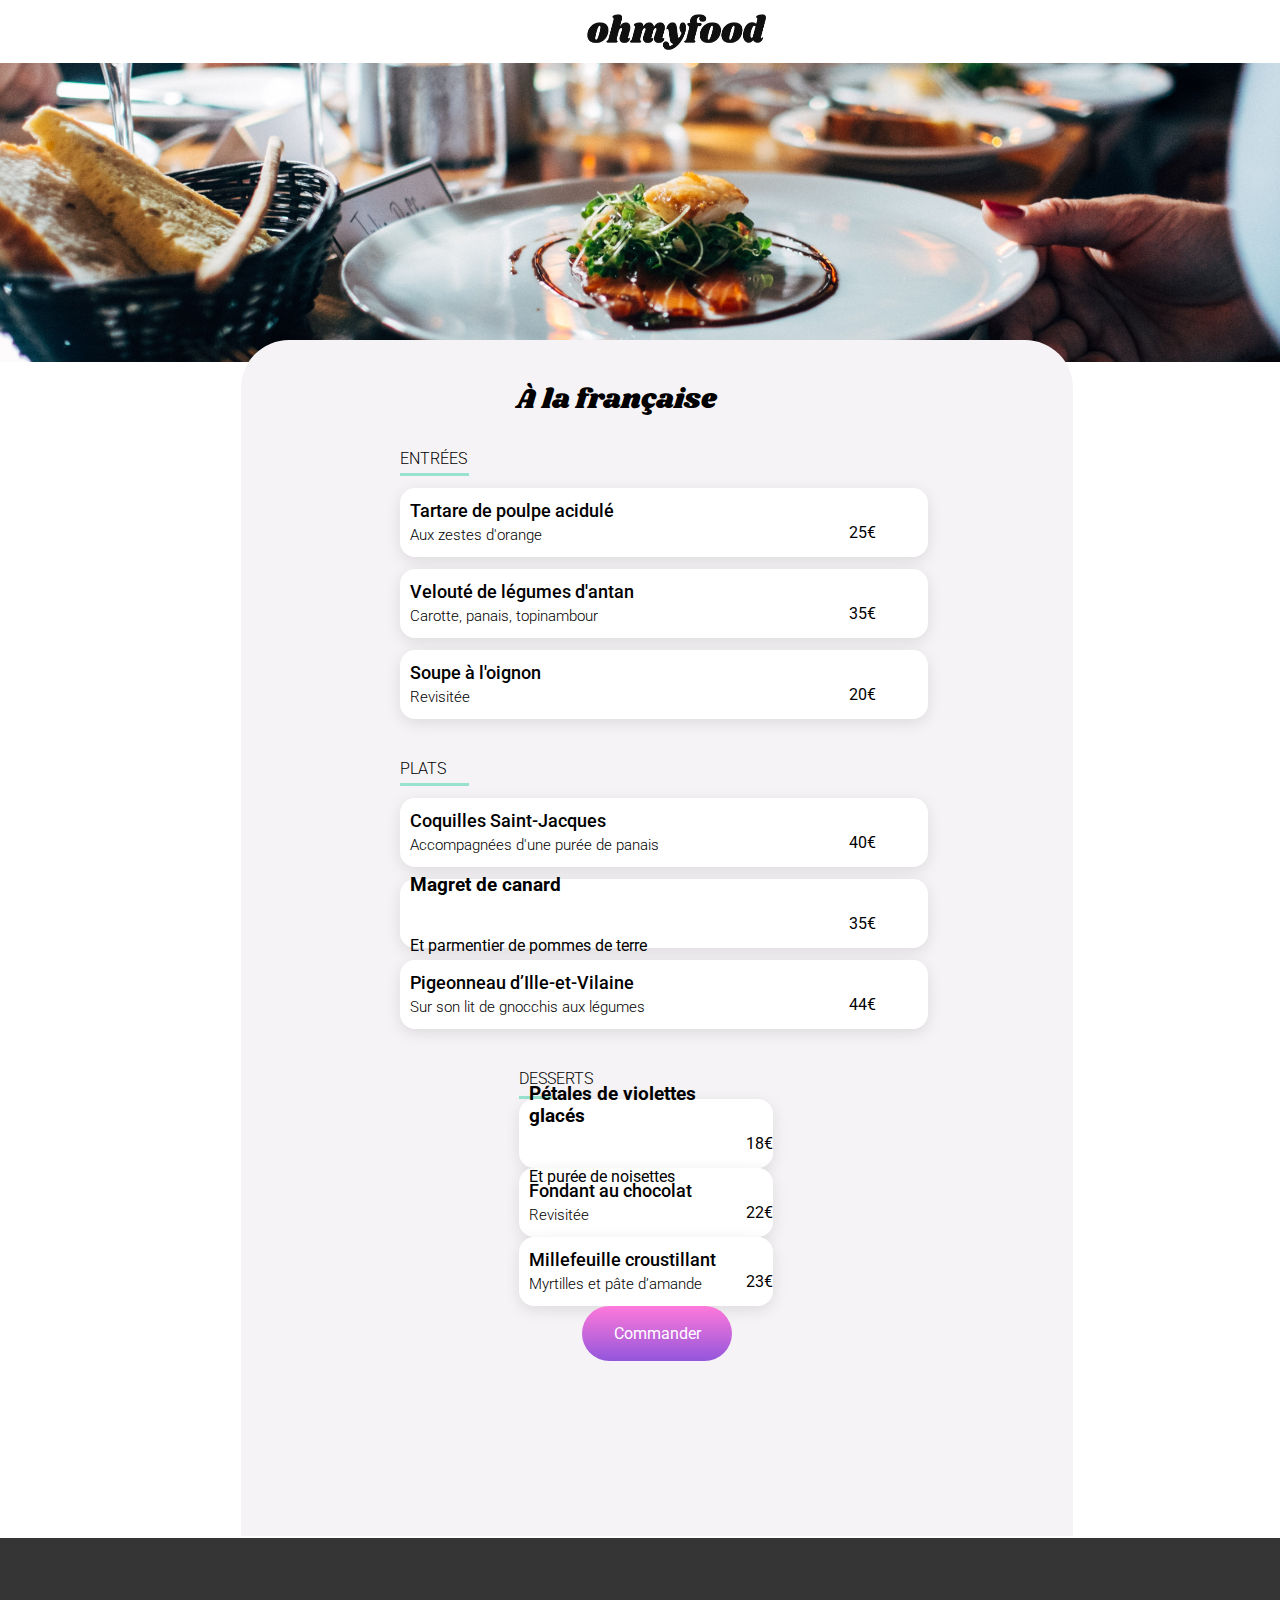
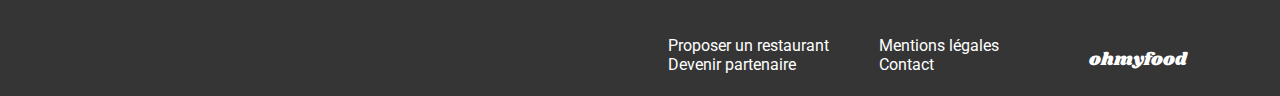
==== commit ee6f04f5: "debut ecriture sass et rennomage des fichiers css en scss" ====
--- a/alafrancaise.html
+++ b/alafrancaise.html
@@ -29,7 +29,10 @@
 
            <div class="menu">
                <h1 class="menu__title">À la française</h1>
-               <button class="heart menu--heart"><i class="fa-regular fa-heart"></i></button>
+               <button class="heart menu--heart">
+                <i class="fa-regular fa-heart"></i>
+                <i class="fa-solid fa-heart"></i>
+            </button>
            <section class="section__menu">
                 <h2 class="section__title">ENTRÉES</h2>
                     <div class="section__card">
@@ -111,15 +114,15 @@
             <div class="footer__content">
                 <div class="footer__logo">ohmyfood</div>
                 <div class="footer__link">
-                    <div class="footer__link-icon">
+                    <div class="footer__link--icon">
                         <i class="fa-solid fa-utensils"></i>
-                        <a class="footer__link-color" href="#">Proposer un restaurant</a>
+                        <a class="footer__link--color" href="#">Proposer un restaurant</a>
                         <i class="fa-solid fa-handshake-angle"></i>
-                        <a class="footer__link-color" href="#">Devenir partenaire</a>
+                        <a class="footer__link--color" href="#">Devenir partenaire</a>
                     </div>               
-                    <div class="footer__link-text">
-                        <a class="footer__link-color" href="#">Mentions légales</a>
-                        <a class="footer__link-color" href="#">Contact</a>
+                    <div class="footer__link--text">
+                        <a class="footer__link--color" href="#">Mentions légales</a>
+                        <a class="footer__link--color" href="#">Contact</a>
                     </div>
                 </div>
             </div>
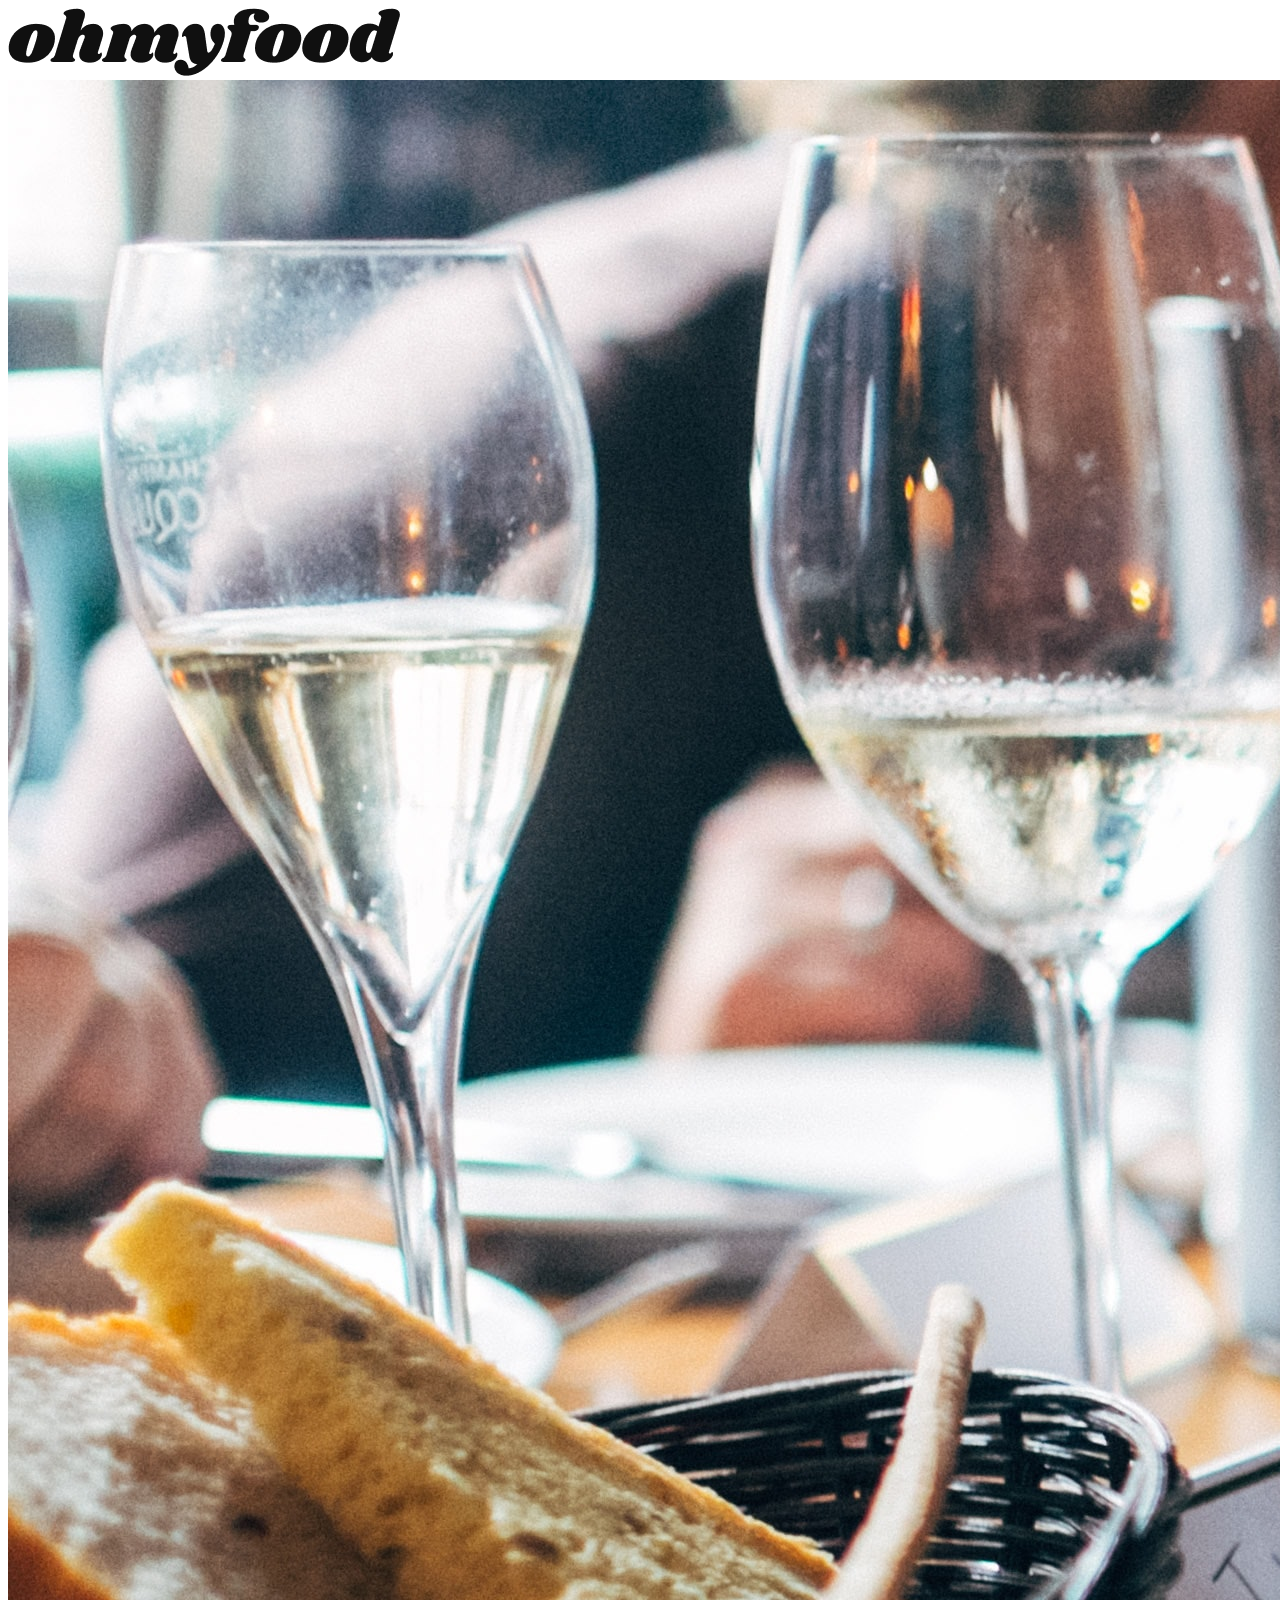
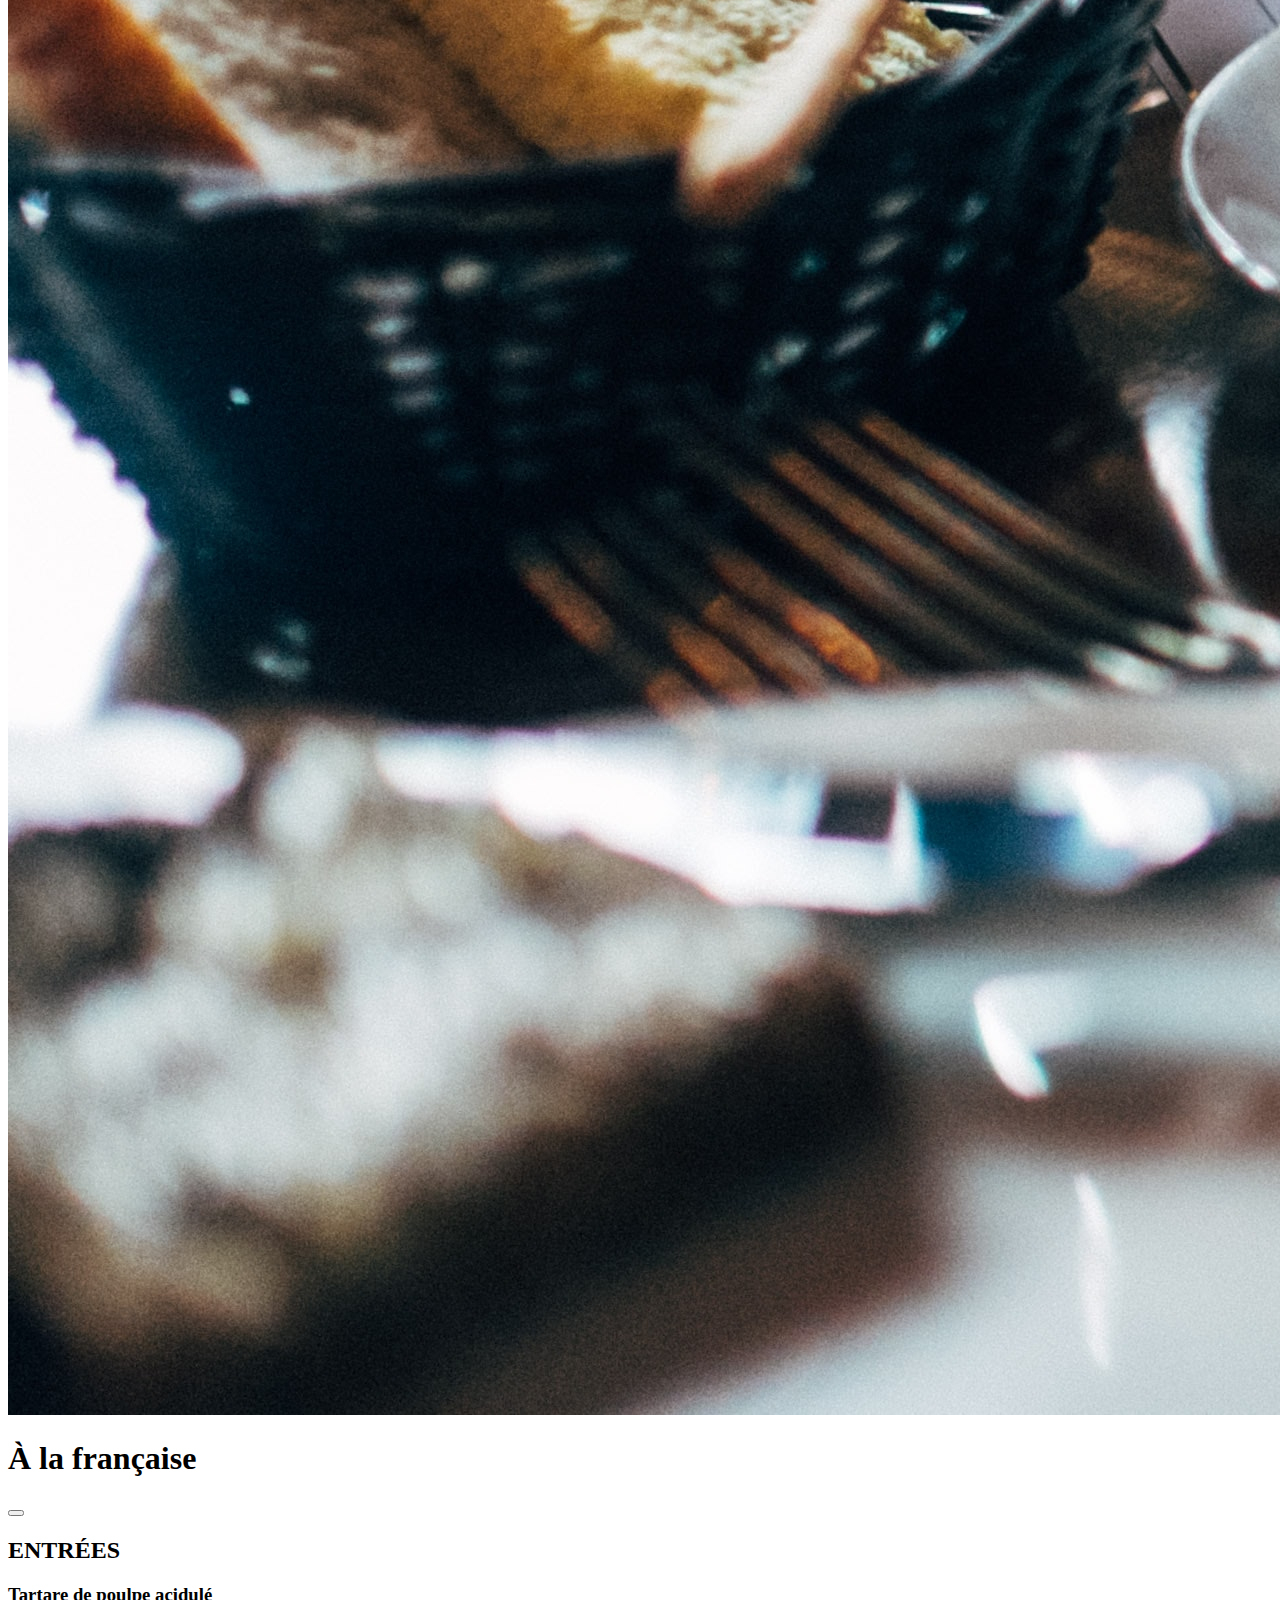
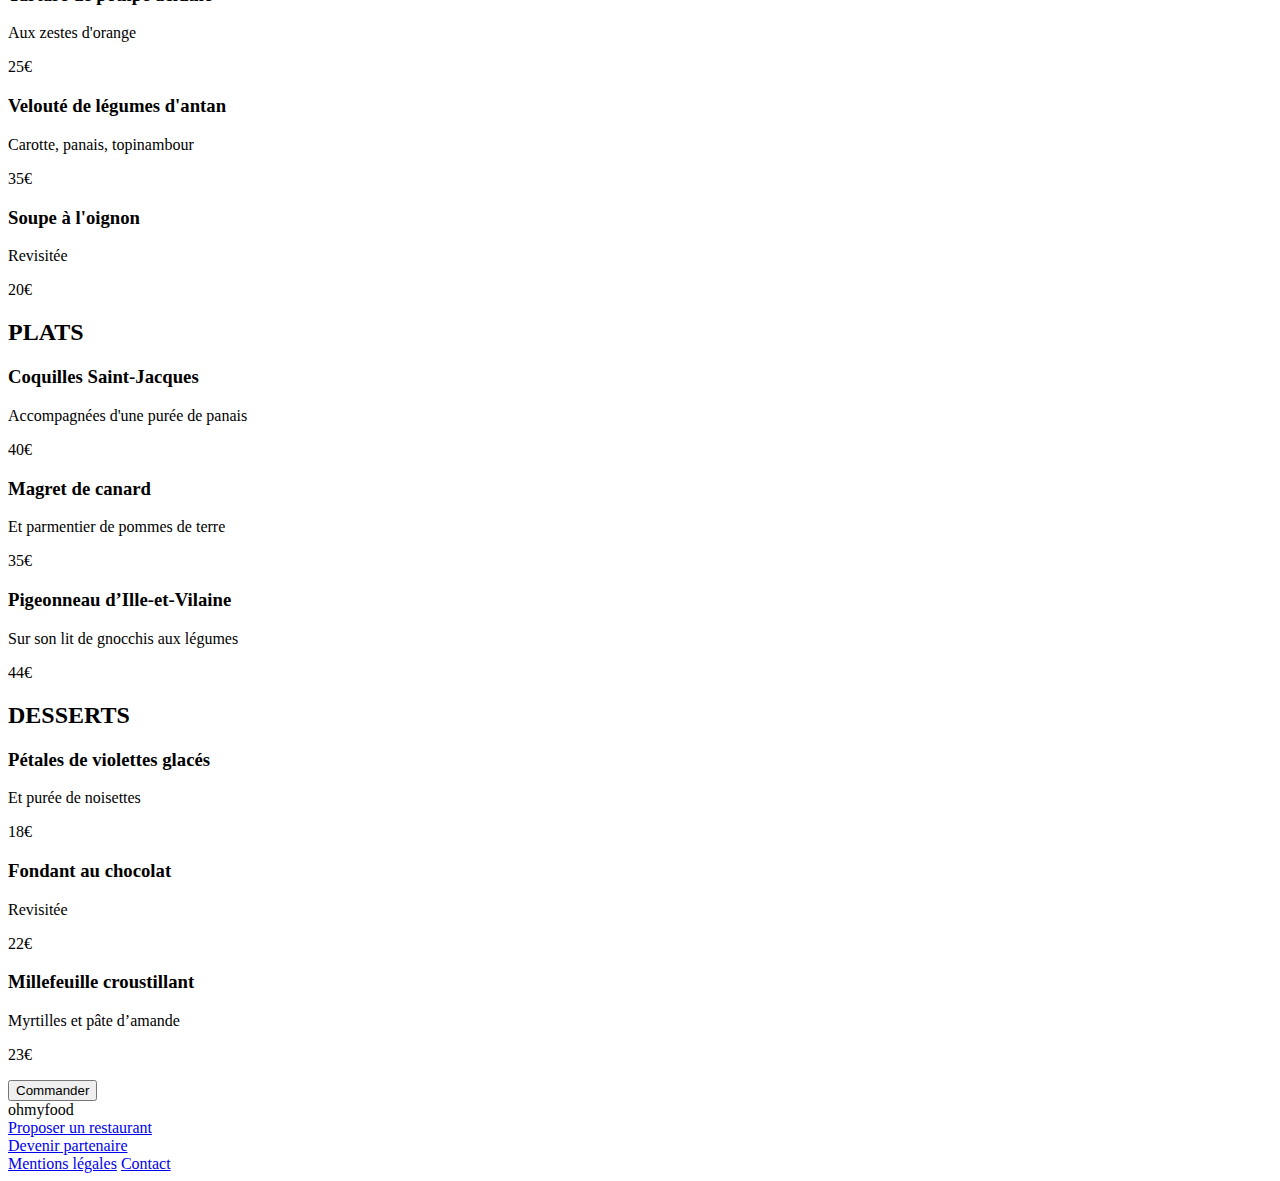
==== commit 17573802: "refonte du html pour un meilleur css" ====
--- a/alafrancaise.html
+++ b/alafrancaise.html
@@ -1,125 +1,150 @@
 <!DOCTYPE html>
 <html lang="fr">
-    <head>
-        <meta charset="utf-8">
-        <meta name="viewport" content="width=device-width, initial-scale=1.0">
-        <title>À la française</title>
-        <link rel="stylesheet" href="css/mobile.css">
-        <link rel="stylesheet" href="css/desktop.css">
-        <link rel="preconnect" href="https://fonts.googleapis.com">
-        <link rel="preconnect" href="https://fonts.gstatic.com" crossorigin>
-        <link
-            href="https://fonts.googleapis.com/css2?family=Roboto:ital,wght@0,100;0,300;0,400;0,500;0,700;0,900;1,100;1,300;1,400;1,500;1,700;1,900&display=swap"
-            rel="stylesheet">
-        <link rel="stylesheet" href="https://cdnjs.cloudflare.com/ajax/libs/font-awesome/6.2.1/css/all.min.css"
-            integrity="sha512-MV7K8+y+gLIBoVD59lQIYicR65iaqukzvf/nwasF0nqhPay5w/9lJmVM2hMDcnK1OnMGCdVK+iQrJ7lzPJQd1w=="
-            crossorigin="anonymous" referrerpolicy="no-referrer" />
-            <link rel="preconnect" href="https://fonts.googleapis.com">
-            <link rel="preconnect" href="https://fonts.gstatic.com" crossorigin>
-            <link href="https://fonts.googleapis.com/css2?family=Shrikhand&display=swap" rel="stylesheet">
-    </head>
-    <body>
-        <div class="main-container">
+
+<head>
+    <meta charset="utf-8">
+    <meta name="viewport" content="width=device-width, initial-scale=1.0">
+    <title>À la française</title>
+    <link rel="stylesheet" href="scss/mobile.scss">
+    <link rel="stylesheet" href="scss/desktop.scss">
+    <link rel="preconnect" href="https://fonts.googleapis.com">
+    <link rel="preconnect" href="https://fonts.gstatic.com" crossorigin>
+    <link
+        href="https://fonts.googleapis.com/css2?family=Roboto:ital,wght@0,100;0,300;0,400;0,500;0,700;0,900;1,100;1,300;1,400;1,500;1,700;1,900&display=swap"
+        rel="stylesheet">
+    <link rel="stylesheet" href="https://cdnjs.cloudflare.com/ajax/libs/font-awesome/6.2.1/css/all.min.css"
+        integrity="sha512-MV7K8+y+gLIBoVD59lQIYicR65iaqukzvf/nwasF0nqhPay5w/9lJmVM2hMDcnK1OnMGCdVK+iQrJ7lzPJQd1w=="
+        crossorigin="anonymous" referrerpolicy="no-referrer" />
+    <link rel="preconnect" href="https://fonts.googleapis.com">
+    <link rel="preconnect" href="https://fonts.gstatic.com" crossorigin>
+    <link href="https://fonts.googleapis.com/css2?family=Shrikhand&display=swap" rel="stylesheet">
+</head>
+
+<body>
+    <div class="main-container">
         <header class="header__menu">
-            <a href="index.html"><i class="fa-solid fa-arrow-left header__menu-icon"></i></a>
-            <img class="header__logo-menu" src="ImagesettextesOhmyfood /images/logo/ohmyfood.png" alt="logo de oh my food">
+            <a href="index.html"><i class="fa-solid fa-arrow-left header__menu--icon"></i></a>
+            <img class="header__menu--logo" src="ImagesettextesOhmyfood /images/logo/ohmyfood.png"
+                alt="logo de oh my food">
         </header>
         <main>
-                <img class="banniere" src="ImagesettextesOhmyfood /images/restaurants/lapalettedugout.jpg" alt="image du restaurant">
+            <img class="menu__banniere" src="ImagesettextesOhmyfood /images/restaurants/lapalettedugout.jpg"
+                alt="image du restaurant">
 
-           <div class="menu">
-               <h1 class="menu__title">À la française</h1>
-               <button class="heart menu--heart">
-                <i class="fa-regular fa-heart"></i>
-                <i class="fa-solid fa-heart"></i>
-            </button>
-           <section class="section__menu">
-                <h2 class="section__title">ENTRÉES</h2>
-                    <div class="section__card">
-                        <div class="section__content">
-                            <h3 class="card__title">Tartare de poulpe acidulé</h3>
-                            <p class="card__subtitle">Aux zestes d'orange</p>
+            <div class="menu">
+                <div class="menu__header">
+                    <h1 class="menu__title">À la française</h1>
+                    <button class="menu__btn">
+                        <i class="fa-regular fa-heart menu__like menu__like--nobg "></i>
+                        <i class="fa-solid fa-heart menu__like menu__like--bg "></i>
+                    </button>
+                </div>
+                <section class="submenu">
+                    <h2 class="submenu__title">ENTRÉES</h2>
+                    <div class="menuItems">
+                        <div class="menuItems__card">
+                            <div class="menuItems__content">
+                                <h3 class="menuItems__title">Tartare de poulpe acidulé</h3>
+                                <p class="menuItems__subtitle">Aux zestes d'orange</p>
+                            </div>
+                            <p class="menuItems__price">25€</p>
+                            <div class="menuItems__check"><i class="fa-solid fa-circle-check menuItems__icon"></i></div>
                         </div>
-                        <p class="card__price">25€</p>
+                        <div class="menuItems__card">
+                            <div class="menuItems__content">
+                                <h3 class="menuItems__title">Velouté de légumes d'antan</h3>
+                                <p class="menuItems__subtitle">Carotte, panais, topinambour</p>
+                            </div>
+                            <p class="menuItems__price">35€</p>
+                            <div class="menuItems__check"><i class="fa-solid fa-circle-check menuItems__icon"></i></div>
+                        </div>
+                        <div class="menuItems__card">
+                            <div class="menuItems__content">
+                                <h3 class="menuItems__title">Soupe à l'oignon</h3>
+                                <p class="menuItems__subtitle">Revisitée</p>
+                            </div>
+                            <p class="menuItems__price">20€</p>
+                            <div class="menuItems__check"><i class="fa-solid fa-circle-check menuItems__icon"></i></div>
+                        </div>
                     </div>
-                    <div class="section__card">
-                        <div class="section__content">
-                            <h3 class="card__title">Velouté de légumes d'antan</h3>
-                            <p class="card__subtitle">Carotte, panais, topinambour</p>
+                </section>
+                <section class="submenu">
+                    <h2 class="submenu__title">PLATS</h2>
+                    <div class="menuItems">
+                        <div class="menuItems__card">
+                            <div class="menuItems__content">
+                                <h3 class="menuItems__title">Coquilles Saint-Jacques</h3>
+                                <p class="menuItems__subtitle">Accompagnées d'une purée de panais</p>
+                            </div>
+                            <p class="menuItems__price">40€</p>
+                            <div class="menuItems__check"><i class="fa-solid fa-circle-check menuItems__icon"></i></div>
                         </div>
-                        <p class="card__price">35€</p>
+                        <div class="menuItems__card">
+                            <div class="menuItems__content">
+                                <h3 class="menuItems__title">Magret de canard</h3>
+                                <p class="menuItems__subtitle">Et parmentier de pommes de terre</p>
+                            </div>
+                            <p class="menuItems__price">35€</p>
+                            <div class="menuItems__check"><i class="fa-solid fa-circle-check menuItems__icon"></i></div>
+                        </div>
+                        <div class="menuItems__card">
+                            <div class="menuItems__content">
+                                <h3 class="menuItems__title">Pigeonneau d’Ille-et-Vilaine</h3>
+                                <p class="menuItems__subtitle">Sur son lit de gnocchis aux légumes</p>
+                            </div>
+                            <p class="menuItems__price">44€</p>
+                            <div class="menuItems__check"><i class="fa-solid fa-circle-check menuItems__icon"></i></div>
+                        </div>
                     </div>
-                    <div class="section__card">
-                        <div class="section__content">
-                            <h3 class="card__title">Soupe à l'oignon</h3>
-                            <p class="card__subtitle">Revisitée</p>
+                </section>
+                <section class="submenu">
+                    <h2 class="submenu__title">DESSERTS</h2>
+                    <div class="menuItems">
+                        <div class="menuItems__card">
+                            <div class="menuItems__content">
+                                <h3 class="menuItems__title">Pétales de violettes glacés</h3>
+                                <p class="menuItems__subtitle">Et purée de noisettes</p>
+                            </div>
+                            <p class="menuItems__price">18€</p>
+                            <div class="menuItems__check"><i class="fa-solid fa-circle-check menuItems__icon"></i></div>
                         </div>
-                        <p class="card__price">20€</p>
+                        <div class="menuItems__card">
+                            <div class="menuItems__content">
+                                <h3 class="menuItems__title">Fondant au chocolat</h3>
+                                <p class="menuItems__subtitle">Revisitée</p>
+                            </div>
+                            <p class="menuItems__price">22€</p>
+                            <div class="menuItems__check"><i class="fa-solid fa-circle-check menuItems__icon"></i></div>
+                        </div>
+                        <div class="menuItems__card">
+                            <div class="menuItems__content">
+                                <h3 class="menuItems__title">Millefeuille croustillant</h3>
+                                <p class="menuItems__subtitle">Myrtilles et pâte d’amande</p>
+                            </div>
+                            <p class="menuItems__price">23€</p>
+                            <div class="menuItems__check"><i class="fa-solid fa-circle-check menuItems__icon"></i></div>
+                        </div>
                     </div>
-           </section>
-           <section class="section__menu">
-            <h2 class="section__title">PLATS</h2>
-                <div class="section__card">
-                    <div class="section__content">
-                        <h3 class="card__title">Coquilles Saint-Jacques</h3>
-                        <p class="card__subtitle">Accompagnées d'une purée de panais</p>
-                    </div>
-                    <p class="card__price">40€</p>
-                </div>
-                <div class="section__card">
-                    <div class="section__content">
-                        <h3 class="card-title">Magret de canard</h3>
-                        <p class="card-subtitle">Et parmentier de pommes de terre</p>
-                    </div>
-                    <p class="card__price">35€</p>
-                </div>
-                <div class="section__card">
-                    <div class="section__content">
-                        <h3 class="card__title">Pigeonneau d’Ille-et-Vilaine</h3>
-                        <p class="card__subtitle">Sur son lit de gnocchis aux légumes</p>
-                    </div>
-                    <p class="card__price">44€</p>
-                </div>
-       </section>
-       <section class="section-menu">
-        <h2 class="section__title">DESSERTS</h2>
-            <div class="section__card">
-                <div class="section__content">
-                    <h3 class="card-title">Pétales de violettes glacés</h3>
-                    <p class="card-subtitle">Et purée de noisettes</p>
-                </div>
-                <p class="card__price">18€</p>
+                </section>
+                <section class="cmd__btn">
+                    <button class="btn__purple">Commander</button>
+                </section>
             </div>
-            <div class="section__card">
-                <div class="section__content">
-                    <h3 class="card__title">Fondant au chocolat</h3>
-                    <p class="card__subtitle">Revisitée</p>
-                </div>
-                <p class="card__price">22€</p>
-            </div>
-            <div class="section__card">
-                <div class="section__content">
-                    <h3 class="card__title">Millefeuille croustillant</h3>
-                    <p class="card__subtitle">Myrtilles et pâte d’amande</p>
-                </div>
-                <p class="card__price">23€</p>
-            </div>
-   </section>
-    <section class="section__btn">
-    <button class="btn--purple">Commander</button>  
-    </section> 
-</div>     
         </main>
         <footer class="footer">
             <div class="footer__content">
                 <div class="footer__logo">ohmyfood</div>
                 <div class="footer__link">
                     <div class="footer__link--icon">
-                        <i class="fa-solid fa-utensils"></i>
-                        <a class="footer__link--color" href="#">Proposer un restaurant</a>
-                        <i class="fa-solid fa-handshake-angle"></i>
-                        <a class="footer__link--color" href="#">Devenir partenaire</a>
-                    </div>               
+                        <div class="icon-space">
+                            <i class="fa-solid fa-utensils"></i>
+                            <a class="footer__link--color" href="#">Proposer un restaurant</a>
+                        </div>
+                        <div class="icon-space">
+                            <i class="fa-solid fa-handshake-angle"></i>
+                            <a class="footer__link--color" href="#">Devenir partenaire</a>
+                        </div>
+                    </div>
                     <div class="footer__link--text">
                         <a class="footer__link--color" href="#">Mentions légales</a>
                         <a class="footer__link--color" href="#">Contact</a>
@@ -128,5 +153,6 @@
             </div>
         </footer>
     </div>
-    </body>
+</body>
+
 </html>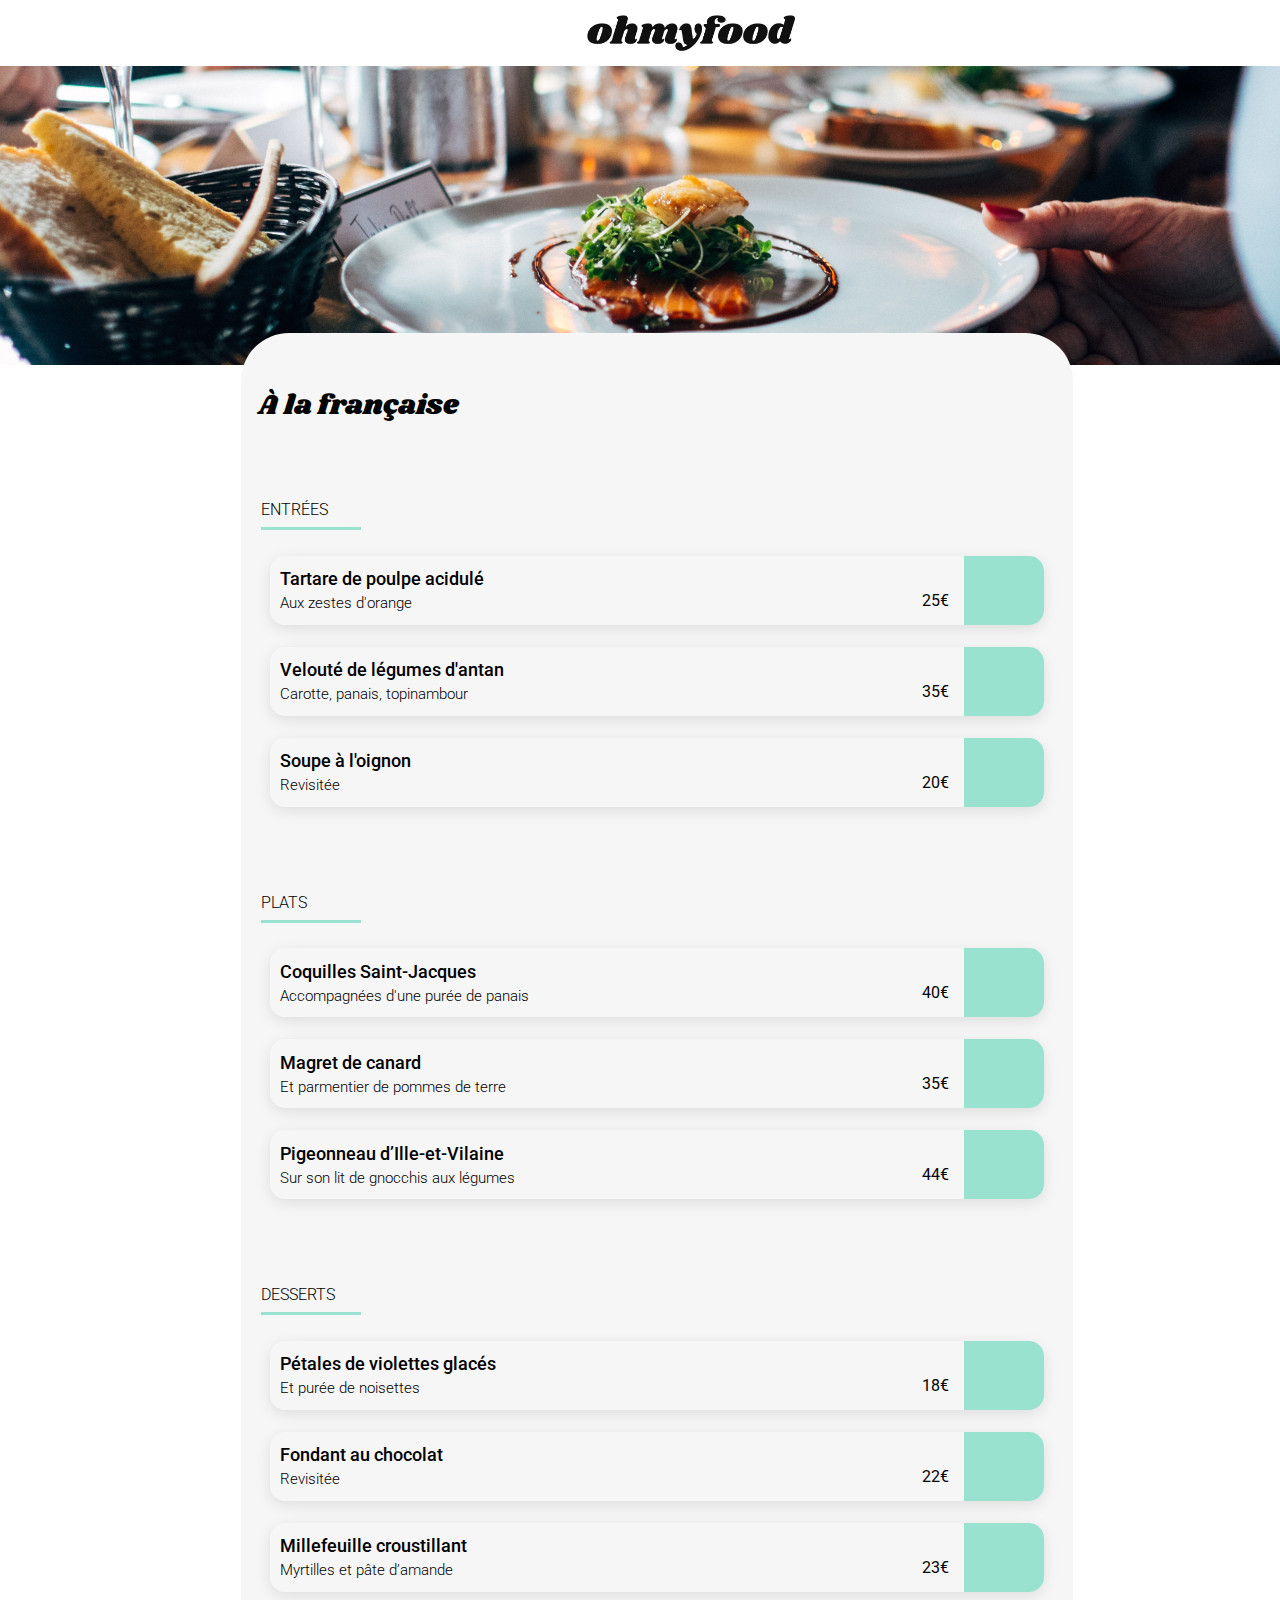
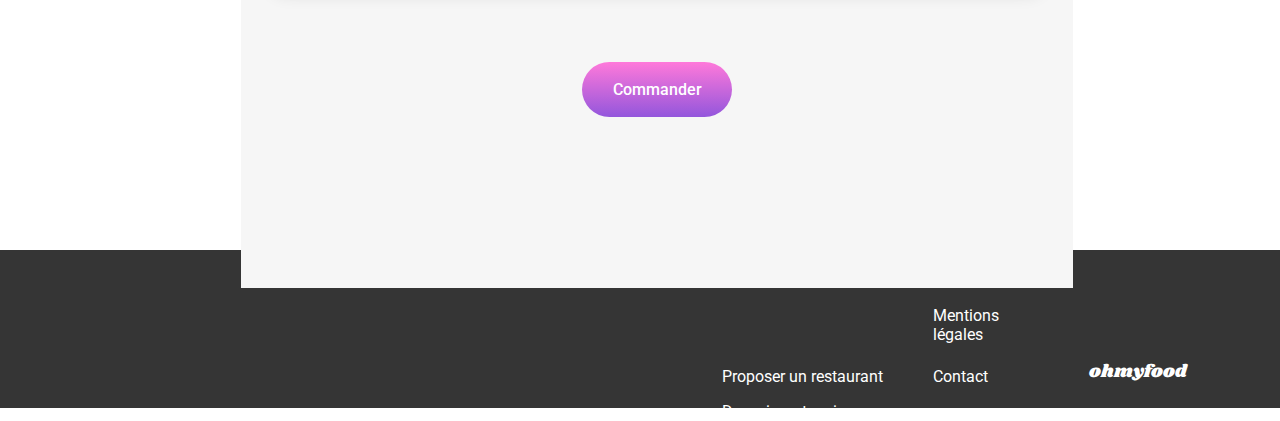
==== commit f3f82b06: "ajout des animations sur mobile et sass desktop" ====
--- a/alafrancaise.html
+++ b/alafrancaise.html
@@ -5,8 +5,8 @@
     <meta charset="utf-8">
     <meta name="viewport" content="width=device-width, initial-scale=1.0">
     <title>À la française</title>
-    <link rel="stylesheet" href="scss/mobile.scss">
-    <link rel="stylesheet" href="scss/desktop.scss">
+    <link rel="stylesheet" href="css/mobile.css">
+    <link rel="stylesheet" href="css/desktop.css">
     <link rel="preconnect" href="https://fonts.googleapis.com">
     <link rel="preconnect" href="https://fonts.gstatic.com" crossorigin>
     <link
--- a/css/mobile.css
+++ b/css/mobile.css
@@ -0,0 +1,573 @@
+@charset "UTF-8";
+/*général*/
+* {
+  font-family: "roboto", sans-serif;
+}
+
+.main-container {
+  width: 100%;
+  max-width: 1440px;
+  min-width: 375px;
+  height: 1200px;
+}
+
+body {
+  margin: 0;
+}
+
+/*mixin*/
+/*keyframes*/
+@keyframes disappear {
+  0% {
+    transform: scale(1);
+  }
+  100% {
+    transform: scale(0);
+  }
+}
+@keyframes dots {
+  20% {
+    background-position: 0% 0%, 50% 50%, 100% 50%;
+  }
+  40% {
+    background-position: 0% 100%, 50% 0%, 100% 50%;
+  }
+  60% {
+    background-position: 0% 50%, 50% 100%, 100% 0%;
+  }
+  80% {
+    background-position: 0% 50%, 50% 50%, 100% 100%;
+  }
+}
+@keyframes appear {
+  0% {
+    transform: scale(0);
+  }
+  100% {
+    transform: scale(1);
+  }
+}
+@keyframes slow-appear {
+  0% {
+    transform: scale(0);
+  }
+  50% {
+    transform: scale(0.5);
+  }
+  100% {
+    transform: scale(1);
+  }
+}
+/*loader*/
+.loader {
+  position: fixed;
+  background-color: #FFFFFF;
+  inset: 0;
+  z-index: 1;
+  opacity: 1;
+  animation: disappear 0.01s;
+  animation-fill-mode: both; /*pour que le loader reste en place avant et après l'animation*/
+  animation-delay: 0.9s;
+  display: flex;
+  align-items: center;
+  justify-content: center;
+}
+.loader .dots {
+  width: 10%;
+  height: 60px;
+  background: radial-gradient(circle closest-side, #9356DC 100%, rgba(0, 0, 0, 0)) 0% 50%, radial-gradient(circle closest-side, #ff79da 100%, rgba(0, 0, 0, 0)) 50% 50%, radial-gradient(circle closest-side, #99E2D0 100%, rgba(0, 0, 0, 0)) 100% 50%;
+  background-size: 33.3333333333% 13.4px;
+  background-repeat: no-repeat;
+  animation: dots 1.7s infinite linear;
+}
+
+/*header homepage*/
+.header {
+  width: 100%;
+  display: flex;
+  align-items: center;
+  flex-direction: column;
+  background-color: #FFFFFF;
+}
+.header__logo {
+  height: 36px;
+  object-fit: contain;
+  padding-top: 15px;
+  padding-bottom: 15px;
+}
+.header__icon {
+  display: flex;
+  align-items: center;
+  flex-direction: row;
+  justify-content: center;
+  gap: 17px;
+  background-color: #EAEAEA;
+  box-shadow: 0px 4px 4px 0px rgba(0, 0, 0, 0.2509803922);
+  width: 100%;
+  height: 50px;
+}
+.header__icon--lieu {
+  font-size: 18px;
+  color: #353535;
+}
+.header__icon--text {
+  font-size: 16px;
+  margin: 0;
+}
+
+/********SECTION RESERVATION*********/
+.hero {
+  text-align: center;
+  height: 280px;
+  padding-top: 57px;
+  background-color: #F6F6F6;
+}
+.hero__title {
+  font-size: 24px;
+}
+.hero__subtitle {
+  width: 100%;
+  height: 46px;
+  font-weight: 300;
+  font-size: 18px;
+  margin-top: 0;
+  line-height: 26px;
+  margin-bottom: 30px;
+}
+
+.btn__purple {
+  width: 55%;
+  height: 50px;
+  border-radius: 50px;
+  background: linear-gradient(#ff79da, #9356DC);
+  color: #FFFFFF;
+  font-size: 16px;
+  font-weight: 500;
+  border: #9356DC;
+  cursor: pointer;
+  transition-duration: 0.25s;
+}
+.btn__purple:active {
+  background-color: #FFFFFF;
+  box-shadow: 0px 4.01px 15.04px 0px black;
+}
+
+/*****SECTION FONCTIONNEMENT******/
+.tuto {
+  display: flex;
+  flex-direction: column;
+  margin-top: 80px;
+  height: 440px;
+  gap: 32px;
+  border: #9356DC;
+  background-color: #FFFFFF;
+}
+.tuto__title {
+  margin: 0;
+  padding-left: 20px;
+}
+.tuto__steps {
+  width: 100%;
+  display: flex;
+  align-items: center;
+  flex-direction: column;
+  gap: 22px;
+}
+.tuto__step {
+  width: 82%;
+  height: 72.38px;
+  display: flex;
+  align-items: center;
+  flex-direction: column;
+  border-radius: 20px;
+  justify-content: center;
+  gap: 22px;
+  background-color: #F3F3F3;
+  border: #F3F3F3;
+  box-shadow: 0 3px 10px darkgray;
+  position: relative;
+}
+.tuto__content {
+  display: flex;
+  align-items: center;
+  flex-direction: row;
+  gap: 25px;
+  width: 79%;
+}
+.tuto__icon {
+  color: #7E7E7E;
+  font-size: 20px;
+}
+.tuto__icon--lieu {
+  font-size: 18px;
+}
+.tuto--text {
+  font-size: 16px;
+  font-weight: 500;
+}
+
+.badge-purple {
+  background-color: #9356DC;
+  color: #FFFFFF;
+  width: 9%;
+  height: 26px;
+  right: 96%;
+  border-radius: 50px;
+  font-size: 14.18px;
+}
+
+/*****SECTION RESTAURANTS******/
+.restaurants {
+  height: 1351px;
+  margin-top: 30px;
+  padding-top: 0; /*pcq le padding 11px se repetait*/
+  background-color: #F6F6F6;
+}
+.restaurants__title {
+  padding-top: 46px;
+  padding-left: 20px;
+  padding-bottom: 15px;
+}
+
+.cards {
+  display: flex;
+  align-items: center;
+  flex-direction: column;
+  gap: 20px;
+}
+
+.card {
+  width: 93%;
+  height: 251px;
+  border-radius: 20px;
+  background-color: #FFFFFF;
+  position: relative;
+}
+.card__img {
+  width: 100%;
+  object-fit: cover;
+  height: 174px;
+  border-top-left-radius: 20px;
+  border-top-right-radius: 20px;
+}
+.card__content {
+  display: flex;
+  flex-direction: row;
+  gap: 10px;
+}
+.card__description {
+  display: flex;
+  flex-direction: column;
+  gap: 8px;
+  padding-left: 15px;
+  padding-top: 5px;
+  width: 79%;
+}
+.card__title {
+  font-weight: 500;
+  font-size: 18px;
+  white-space: nowrap;
+  margin: 0;
+}
+.card__subtitle {
+  margin: 0;
+  font-weight: 300;
+  font-size: 15.04px;
+  white-space: nowrap;
+}
+
+.btn__like {
+  background: none;
+  border: none;
+  font-size: 22px;
+  cursor: pointer;
+  position: relative;
+}
+.btn__like--nobg:active {
+  opacity: 0;
+}
+.btn__like--bg {
+  color: transparent;
+  background-image: linear-gradient(#ff79da, #9356DC);
+  background-clip: text;
+  -webkit-background-clip: text;
+  position: absolute;
+  opacity: 0;
+  bottom: 30%;
+  left: 12%;
+  font-size: 23px;
+}
+.btn__like--bg:active {
+  opacity: 1;
+}
+
+.badge-vert {
+  background-color: #99E2D0;
+  padding: 4px 8px;
+  text-align: center;
+  border-radius: 5px;
+  color: #008766;
+  width: 26%;
+  height: 29px;
+  left: 67%;
+  top: 5%;
+}
+
+/*******MENU******/
+/*header menu*/
+.header__menu {
+  gap: 65px; /*pour mettre le logo au milieu*/
+  display: flex;
+  align-items: center;
+}
+.header__menu--icon {
+  font-size: 17.02px;
+  margin-left: 15px;
+  color: black;
+}
+.header__menu--logo {
+  height: 36px;
+  object-fit: contain;
+  padding-top: 15px;
+  padding-bottom: 15px;
+}
+
+/*banniere*/
+.menu__banniere {
+  width: 100%;
+  height: 299px;
+  object-fit: cover;
+}
+
+/*menu restaurant*/
+.menu {
+  padding-bottom: 359px;
+  height: 1307px;
+  position: relative;
+  border-top-left-radius: 30px;
+  border-top-right-radius: 30px;
+  margin-top: -31px;
+  padding-top: 20px;
+  background-color: #F6F6F6;
+}
+.menu__header {
+  display: flex;
+  gap: 15px;
+  margin-top: 32px;
+}
+.menu__title {
+  height: 29px;
+  font-family: "Shrikhand", sans-serif;
+  font-weight: 400;
+  font-size: 28px;
+  padding-left: 17px;
+  margin: 0;
+  width: 100%;
+}
+.menu__btn {
+  font-size: 25px;
+  border: none;
+  background: none;
+  cursor: pointer;
+  position: relative;
+  width: 20%;
+}
+
+.menu__like--nobg {
+  position: absolute;
+  top: 20%;
+  left: 25%;
+}
+.menu__like--nobg:active {
+  opacity: 0;
+}
+
+.menu__like--bg {
+  color: transparent;
+  background-image: linear-gradient(#ff79da, #9356DC);
+  background-clip: text;
+  -webkit-background-clip: text; /*élement pour que ce soit adapter à tous les navigateurs*/
+  position: absolute;
+  border: transparent;
+  top: 18%;
+  left: 25%;
+  opacity: 0;
+}
+.menu__like--bg:active {
+  opacity: 1;
+}
+
+.submenu {
+  gap: 12px;
+  margin-bottom: 40px;
+  padding-top: 0; /*pcq le padding 11px se repetait*/
+  display: flex;
+  flex-direction: column;
+  margin-top: 73px;
+}
+.submenu__title {
+  width: 12%;
+  height: 27px;
+  font-weight: 300;
+  font-size: 16px;
+  border-bottom: 3px solid #99E2D0;
+  margin-left: 20px;
+}
+
+.menuItems {
+  display: flex;
+  align-items: center;
+  flex-direction: column;
+  gap: 22px;
+}
+.menuItems__card {
+  border-radius: 15.04px;
+  display: flex;
+  align-items: center;
+  gap: 15px;
+  height: 69px;
+  width: 93%;
+  box-shadow: 0px 4.01px 15.04px 0px rgba(0, 0, 0, 0.1019607843);
+  overflow: hidden; /*pour cacher tout ce qui dépasse de la card*/
+  animation: appear 1s both;
+}
+.menuItems__card:active .menuItems__check {
+  margin-right: 0;
+}
+.menuItems__card:nth-child(0) {
+  animation-delay: 0ms;
+}
+.menuItems__card:nth-child(1) {
+  animation-delay: 100ms;
+}
+.menuItems__card:nth-child(2) {
+  animation-delay: 200ms;
+}
+.menuItems__card:nth-child(3) {
+  animation-delay: 300ms;
+}
+.menuItems__card:nth-child(4) {
+  animation-delay: 400ms;
+}
+.menuItems__card:nth-child(5) {
+  animation-delay: 500ms;
+}
+.menuItems__card:nth-child(6) {
+  animation-delay: 600ms;
+}
+.menuItems__card:nth-child(7) {
+  animation-delay: 700ms;
+}
+.menuItems__card:nth-child(8) {
+  animation-delay: 800ms;
+}
+.menuItems__card:nth-child(9) {
+  animation-delay: 900ms;
+}
+.menuItems__card:nth-child(10) {
+  animation-delay: 1000ms;
+}
+.menuItems__content {
+  width: 81%;
+  display: flex;
+  flex-direction: column;
+  gap: 5px;
+  padding-left: 10px;
+  overflow: hidden;
+  text-overflow: ellipsis;
+}
+.menuItems__title {
+  margin: 0;
+  white-space: nowrap;
+  font-size: 18px;
+  font-weight: 500;
+}
+.menuItems__subtitle {
+  margin: 0;
+  white-space: nowrap;
+  font-size: 15.04px;
+  font-weight: 300;
+}
+.menuItems__price {
+  padding-top: 20px;
+}
+.menuItems__check {
+  background-color: #99E2D0;
+  width: 20%;
+  height: 100%;
+  border-radius: 0px 15px 15px 0px;
+  margin-right: -5rem;
+  transition-duration: 0.5s;
+  display: flex;
+  align-items: center;
+  justify-content: center;
+  animation-fill-mode: both;
+}
+.menuItems__icon {
+  border-radius: 50%;
+  background-color: #99E2D0;
+  color: #FFFFFF;
+  transition-duration: 0.5s;
+  font-size: 20px;
+}
+
+.cmd__btn {
+  display: flex;
+  justify-content: center;
+  margin-top: 70px;
+}
+
+/*badge*/
+.badge {
+  position: absolute;
+  display: flex;
+  align-items: center;
+  justify-content: center;
+}
+
+/*footer*/
+.footer {
+  background-color: #353535;
+  height: 186px;
+  color: #FFFFFF;
+  padding: 22px 25px 22px 25px;
+}
+.footer__content {
+  display: flex;
+  flex-direction: column;
+}
+.footer__logo {
+  height: 27px;
+  font-family: "Shrikhand";
+  font-size: 18px;
+}
+.footer__link {
+  display: flex;
+  flex-direction: column;
+  gap: 50px;
+  height: 99px;
+  padding-top: 20px;
+}
+.footer__link--icon {
+  display: flex;
+  flex-direction: column;
+  height: 19px;
+  gap: 16px;
+}
+.footer__link--text {
+  display: flex;
+  flex-direction: column;
+  gap: 15px;
+}
+.footer__link--color {
+  color: inherit;
+  text-decoration: none;
+}
+
+.icon-space {
+  display: flex;
+  flex-direction: row;
+  gap: 10px;
+}
+
+/*# sourceMappingURL=mobile.css.map */
--- a/css/desktop.css
+++ b/css/desktop.css
@@ -0,0 +1,141 @@
+@media (min-width: 768px) {
+    .main-container{
+        height: 1395px;
+    }
+    body{
+        margin: 0;
+    }
+    
+    .header{
+        width: 100%;
+    }    
+    .header__homepage--logo {
+        width: 15%;
+        height: 36px;
+        padding-top: 14px;
+        padding-left: 12px;
+        
+    }
+        .header__homepage--icon {
+        display: flex;
+        flex-direction: row;
+        justify-content: center;
+        align-items: center;
+        gap: 17px;
+        background-color: #EAEAEA;
+        width: 100%;
+        box-shadow: 0px 4px 4px 0px #00000040;
+    
+    }
+    
+    
+   
+    .reservation__title{
+        font-size: 40px;
+    }
+   .btn__purple{
+        width: 18%;
+        height: 55px;
+   }
+   .section--fonctionnement{
+        padding-left: 157px;
+        padding-top: 22px;
+        height: 268px;
+        margin: 0;
+   }
+   .fonctionnement__btn{
+        flex-direction: row;
+        gap: 29px;
+   }
+   .btn--grey{
+        width: 24%;
+   }
+   .section--restaurants{
+        margin-top: 0;
+        padding-left: 124px;
+        height: 729px;
+        
+   }
+   .restaurants__title{
+        padding-top: 45px;
+        padding-left: 0;
+   }
+   .allcards{
+    flex-direction: row;
+    flex-wrap: wrap;
+   }
+   .card{
+        width: 40%;
+   }
+   .badge-vert{
+        width: 15%;
+        left: 77%;
+   }
+   .card__description{
+        width: 87%;
+   }
+   .footer{
+     height: 114px;
+     display: flex;
+     flex-direction: row-reverse;
+     width: 97%;
+     margin-top: -43px;
+   }
+.footer__content{
+     display: flex;
+     width: 20%;
+     flex-direction: row-reverse;
+     align-items: flex-end;
+     gap: 90px;
+     padding-right: 80px;
+}
+
+.footer__link{
+     flex-direction: row;
+     align-items: end;
+     gap: 50px;
+}
+.footer__link--icon{
+     white-space: nowrap;
+     text-decoration: none;
+     color: inherit;
+     }
+.footer__link--text{
+         display: flex;
+         gap: 23px;
+     }
+}
+
+
+/*restaurants*/
+.header__menu{
+    gap: 572px;
+}
+.header__logo-menu{
+    width: 14%;
+}
+.banniere{
+    width: 100%;
+    object-fit: cover;
+}
+.menu{
+    align-items: center;
+    width: 65%;
+    top: -5px;
+    left: 241px;
+    border-top-left-radius: 48px;
+    border-top-right-radius: 48px;
+    height: 1176px;
+}
+.menu__title{
+    width: 36%;
+}
+.menu--heart{
+    left: 144px;
+}
+.section__menu{
+    width: 69%;
+    margin-left: 60px;
+}
+
+}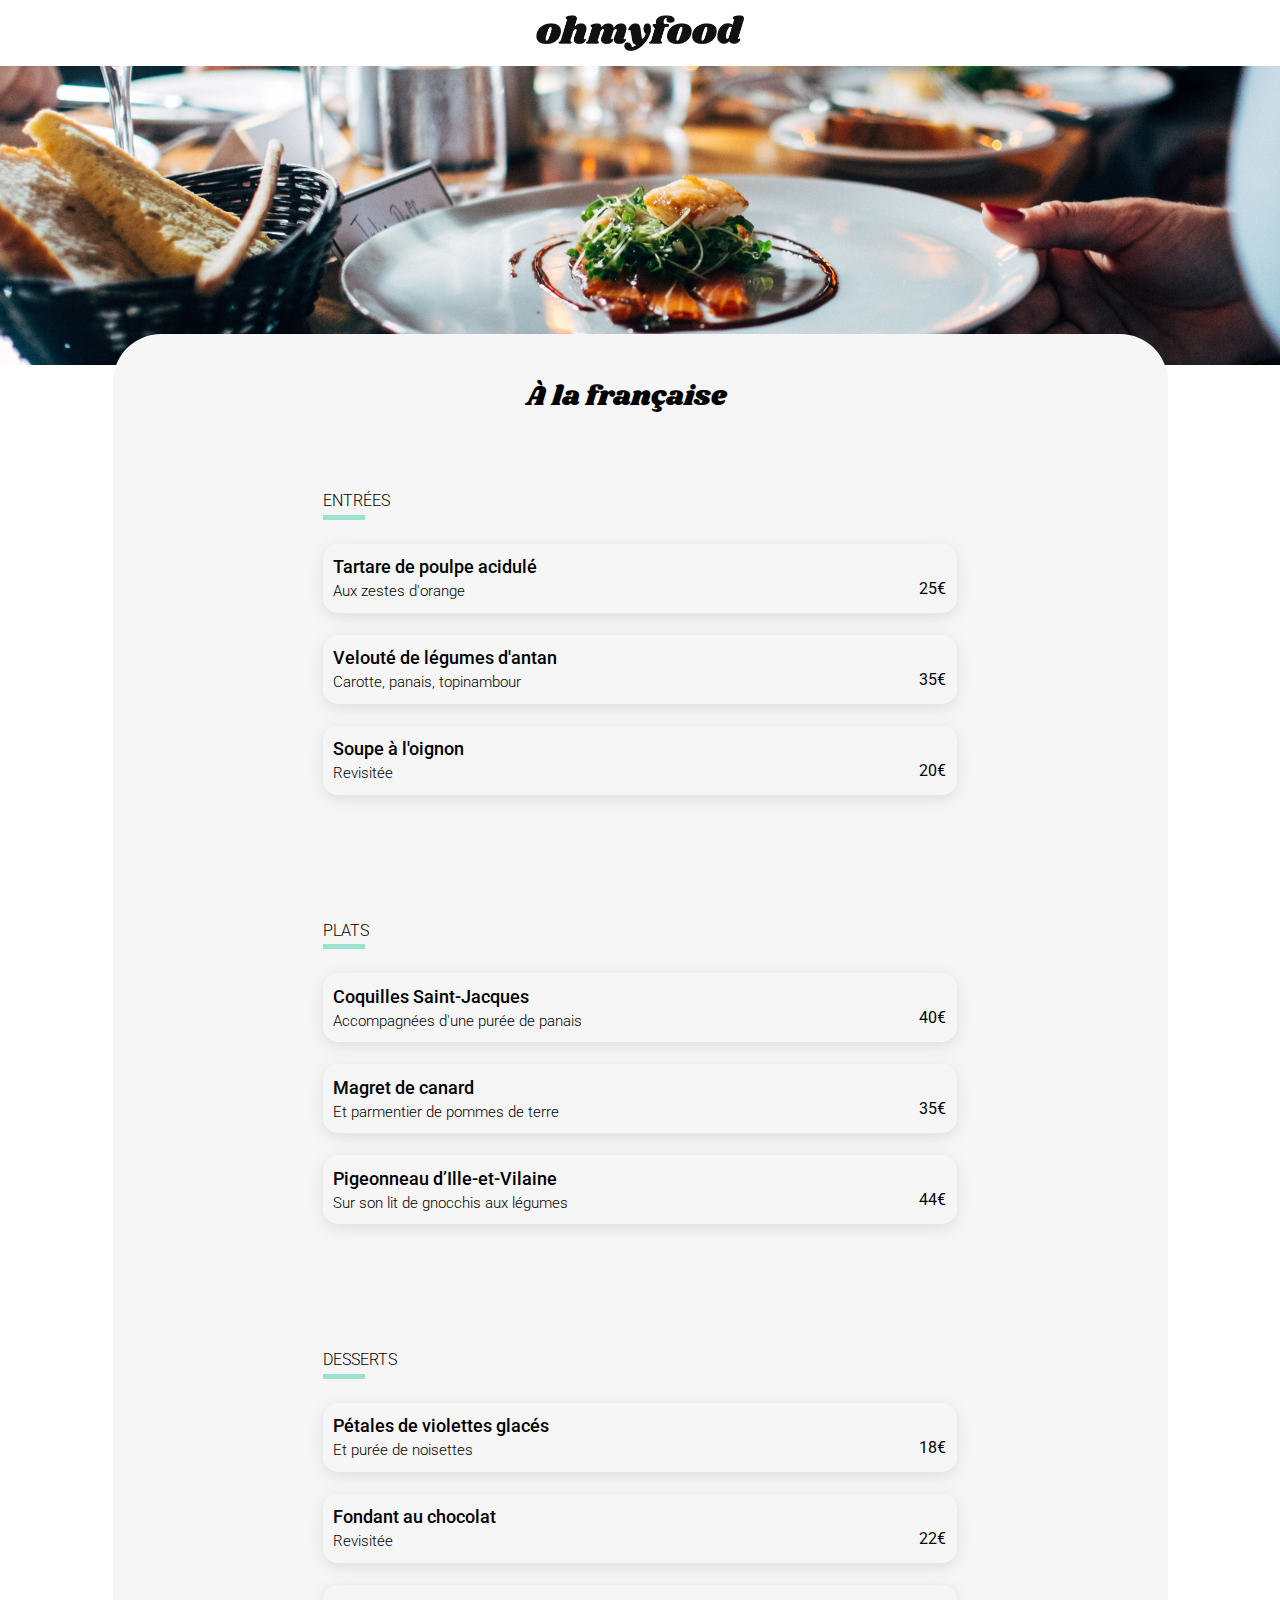
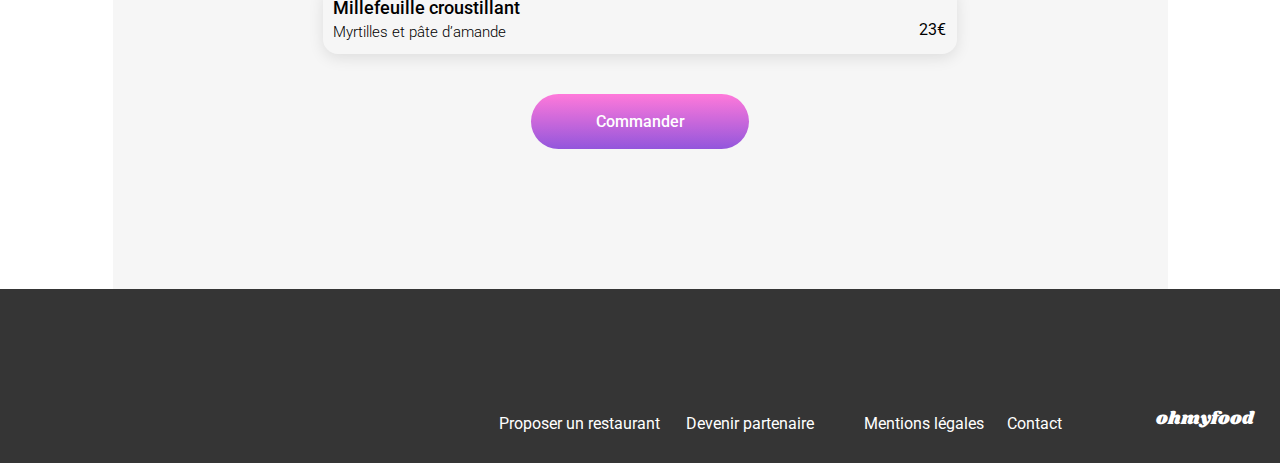
==== commit 8ddfa4ac: "dernire maj et reglage des adaptations aux ecrans" ====
--- a/alafrancaise.html
+++ b/alafrancaise.html
@@ -24,11 +24,11 @@
     <div class="main-container">
         <header class="header__menu">
             <a href="index.html"><i class="fa-solid fa-arrow-left header__menu--icon"></i></a>
-            <img class="header__menu--logo" src="ImagesettextesOhmyfood /images/logo/ohmyfood.png"
+            <img class="header__menu--logo" src="ImagesettextesOhmyfood/images/logo/ohmyfood.png"
                 alt="logo de oh my food">
         </header>
         <main>
-            <img class="menu__banniere" src="ImagesettextesOhmyfood /images/restaurants/lapalettedugout.jpg"
+            <img class="menu__banniere" src="ImagesettextesOhmyfood/images/restaurants/lapalettedugout.jpg"
                 alt="image du restaurant">
 
             <div class="menu">
--- a/css/mobile.css
+++ b/css/mobile.css
@@ -8,7 +8,6 @@
   width: 100%;
   max-width: 1440px;
   min-width: 375px;
-  height: 1200px;
 }
 
 body {
@@ -124,6 +123,7 @@
 }
 .hero__title {
   font-size: 24px;
+  width: 100%;
 }
 .hero__subtitle {
   width: 100%;
@@ -136,14 +136,16 @@
 }
 
 .btn__purple {
-  width: 55%;
+  width: 100%;
+  max-width: 186px;
   height: 50px;
   border-radius: 50px;
   background: linear-gradient(#ff79da, #9356DC);
   color: #FFFFFF;
   font-size: 16px;
   font-weight: 500;
-  border: #9356DC;
+  border: none;
+  transition-duration: 0.25s;
   cursor: pointer;
   transition-duration: 0.25s;
 }
@@ -209,7 +211,7 @@
 .badge-purple {
   background-color: #9356DC;
   color: #FFFFFF;
-  width: 9%;
+  width: 26px;
   height: 26px;
   right: 96%;
   border-radius: 50px;
@@ -307,7 +309,7 @@
   text-align: center;
   border-radius: 5px;
   color: #008766;
-  width: 26%;
+  width: 80px;
   height: 29px;
   left: 67%;
   top: 5%;
@@ -316,14 +318,18 @@
 /*******MENU******/
 /*header menu*/
 .header__menu {
-  gap: 65px; /*pour mettre le logo au milieu*/
-  display: flex;
-  align-items: center;
+  display: flex;
+  justify-content: center;
+  width: 100%;
+  position: relative;
 }
 .header__menu--icon {
   font-size: 17.02px;
   margin-left: 15px;
   color: black;
+  position: absolute;
+  left: 0;
+  bottom: 39%;
 }
 .header__menu--logo {
   height: 36px;
@@ -353,7 +359,7 @@
 .menu__header {
   display: flex;
   gap: 15px;
-  margin-top: 32px;
+  margin-top: 22px;
 }
 .menu__title {
   height: 29px;
@@ -370,7 +376,7 @@
   background: none;
   cursor: pointer;
   position: relative;
-  width: 20%;
+  left: -14%;
 }
 
 .menu__like--nobg {
@@ -406,12 +412,22 @@
   margin-top: 73px;
 }
 .submenu__title {
-  width: 12%;
   height: 27px;
   font-weight: 300;
   font-size: 16px;
-  border-bottom: 3px solid #99E2D0;
-  margin-left: 20px;
+  position: relative;
+  margin-left: 4%;
+}
+.submenu__title::after {
+  content: "";
+  position: absolute;
+  display: inline;
+  height: 5px;
+  background-color: #99E2D0;
+  bottom: -5%;
+  width: 12%;
+  left: 0;
+  max-width: 42px;
 }
 
 .menuItems {
@@ -430,9 +446,10 @@
   box-shadow: 0px 4.01px 15.04px 0px rgba(0, 0, 0, 0.1019607843);
   overflow: hidden; /*pour cacher tout ce qui dépasse de la card*/
   animation: appear 1s both;
+  position: relative;
 }
 .menuItems__card:active .menuItems__check {
-  margin-right: 0;
+  right: 0;
 }
 .menuItems__card:nth-child(0) {
   animation-delay: 0ms;
@@ -496,12 +513,13 @@
   width: 20%;
   height: 100%;
   border-radius: 0px 15px 15px 0px;
-  margin-right: -5rem;
   transition-duration: 0.5s;
   display: flex;
   align-items: center;
   justify-content: center;
   animation-fill-mode: both;
+  position: absolute;
+  right: -20%;
 }
 .menuItems__icon {
   border-radius: 50%;
--- a/css/desktop.css
+++ b/css/desktop.css
@@ -1,141 +1,198 @@
-@media (min-width: 768px) {
-    .main-container{
-        height: 1395px;
-    }
-    body{
-        margin: 0;
-    }
-    
-    .header{
-        width: 100%;
-    }    
-    .header__homepage--logo {
-        width: 15%;
-        height: 36px;
-        padding-top: 14px;
-        padding-left: 12px;
-        
-    }
-        .header__homepage--icon {
-        display: flex;
-        flex-direction: row;
-        justify-content: center;
-        align-items: center;
-        gap: 17px;
-        background-color: #EAEAEA;
-        width: 100%;
-        box-shadow: 0px 4px 4px 0px #00000040;
-    
-    }
-    
-    
-   
-    .reservation__title{
-        font-size: 40px;
-    }
-   .btn__purple{
-        width: 18%;
-        height: 55px;
-   }
-   .section--fonctionnement{
-        padding-left: 157px;
-        padding-top: 22px;
-        height: 268px;
-        margin: 0;
-   }
-   .fonctionnement__btn{
-        flex-direction: row;
-        gap: 29px;
-   }
-   .btn--grey{
-        width: 24%;
-   }
-   .section--restaurants{
-        margin-top: 0;
-        padding-left: 124px;
-        height: 729px;
-        
-   }
-   .restaurants__title{
-        padding-top: 45px;
-        padding-left: 0;
-   }
-   .allcards{
+@media (min-width: 768px) and (max-width: 1440px) {
+  .main-container {
+    height: 1395px;
+  }
+  body {
+    margin: 0;
+  }
+  main {
+    display: flex;
+    flex-direction: column;
+    align-items: center;
+  }
+  .header {
+    width: 100%;
+  }
+  .header__logo {
+    width: 86%;
+    height: 36px;
+    padding-top: 14px;
+  }
+  .header__icon {
+    display: flex;
+    flex-direction: row;
+    justify-content: center;
+    align-items: center;
+    gap: 17px;
+    background-color: #EAEAEA;
+    width: 100%;
+    box-shadow: 0px 4px 4px 0px rgba(0, 0, 0, 0.2509803922);
+  }
+  .hero {
+    width: 100%;
+  }
+  .hero__title {
+    font-size: 40px;
+  }
+  .btn__purple {
+    width: 100%;
+    height: 55px;
+    max-width: 218px;
+  }
+  .tuto {
+    height: 268px;
+    margin: 0;
+    width: 100%;
+  }
+  .tuto__title {
+    padding-left: 14%;
+    padding-top: 4%;
+  }
+  .tuto__steps {
+    flex-direction: row;
+    gap: 26px;
+    justify-content: center;
+  }
+  .tuto__step {
+    width: 23%;
+  }
+  .restaurants {
+    margin-top: 0;
+    height: 734px;
+    width: 100%;
+  }
+  .restaurants__title {
+    padding-top: 45px;
+    padding-left: 14%;
+  }
+  .cards {
     flex-direction: row;
     flex-wrap: wrap;
-   }
-   .card{
-        width: 40%;
-   }
-   .badge-vert{
-        width: 15%;
-        left: 77%;
-   }
-   .card__description{
-        width: 87%;
-   }
-   .footer{
-     height: 114px;
-     display: flex;
-     flex-direction: row-reverse;
-     width: 97%;
-     margin-top: -43px;
-   }
-.footer__content{
-     display: flex;
-     width: 20%;
-     flex-direction: row-reverse;
-     align-items: flex-end;
-     gap: 90px;
-     padding-right: 80px;
-}
-
-.footer__link{
-     flex-direction: row;
-     align-items: end;
-     gap: 50px;
-}
-.footer__link--icon{
-     white-space: nowrap;
-     text-decoration: none;
-     color: inherit;
-     }
-.footer__link--text{
-         display: flex;
-         gap: 23px;
-     }
-}
-
-
-/*restaurants*/
-.header__menu{
-    gap: 572px;
-}
-.header__logo-menu{
-    width: 14%;
-}
-.banniere{
+    justify-content: center;
+    gap: 50px;
+  }
+  .card {
+    width: 35%;
+  }
+  .card__content {
+    width: 100%;
+    max-width: 490px;
+    gap: 0;
+  }
+  .card__description {
+    width: 100%;
+  }
+  .btn__like--nobg:hover {
+    opacity: 0;
+  }
+  .btn__like--bg:hover {
+    opacity: 1;
+  }
+  .badge-vert {
+    width: 16%;
+    left: 77%;
+  }
+  /*menu*/
+  .header__menu--logo {
+    width: 86%;
+  }
+  .menu__banniere {
     width: 100%;
     object-fit: cover;
-}
-.menu{
-    align-items: center;
-    width: 65%;
-    top: -5px;
-    left: 241px;
+  }
+  .menu {
+    width: 100%;
     border-top-left-radius: 48px;
     border-top-right-radius: 48px;
     height: 1176px;
-}
-.menu__title{
-    width: 36%;
-}
-.menu--heart{
-    left: 144px;
-}
-.section__menu{
-    width: 69%;
-    margin-left: 60px;
+    max-width: 1055px;
+    display: flex;
+    align-items: center;
+    flex-direction: column;
+  }
+  .menu__header {
+    width: 100%;
+    max-width: 307px;
+  }
+  .menu__title {
+    display: flex;
+    justify-content: center;
+    padding: 0;
+  }
+  .menu__btn {
+    left: 0;
+  }
+  .menu__like--nobg:hover {
+    opacity: 0;
+  }
+  .menu__like--bg:hover {
+    opacity: 1;
+  }
+  .submenu {
+    width: 100%;
+    max-width: 634px;
+  }
+  .submenu__title {
+    margin-left: 0;
+  }
+  .cmd__btn {
+    margin-top: 0;
+    width: 100%;
+  }
+  .menuItems__card {
+    width: 100%;
+    max-width: 634px;
+  }
+  .menuItems__card:hover .menuItems__check {
+    right: 0;
+  }
+  .btn__purple:hover {
+    background-color: #FFFFFF;
+    box-shadow: 0px 4.01px 15.04px 0px black;
+  }
+  .menuItems__content {
+    width: 90%;
+  }
+  .menuItems__check {
+    right: -20%;
+    width: 10%;
+  }
+  .footer {
+    height: 114px;
+    display: flex;
+    flex-direction: row-reverse;
+    width: 100%;
+    max-width: 1390px;
+    padding: 30px 25px 30px 25px;
+  }
+  .footer__content {
+    display: flex;
+    width: 100%;
+    max-width: 765px;
+    margin-right: 4%;
+    flex-direction: row-reverse;
+    align-items: flex-end;
+    gap: 53px;
+  }
+  .footer__link {
+    flex-direction: row;
+    align-items: end;
+    gap: 50px;
+    width: 100%;
+    max-width: 661px;
+  }
+  .footer__link--icon {
+    white-space: nowrap;
+    text-decoration: none;
+    color: inherit;
+    flex-direction: row;
+  }
+  .footer__link--text {
+    display: flex;
+    flex-direction: row;
+    white-space: nowrap;
+    gap: 23px;
+  }
 }
 
-}+/*# sourceMappingURL=desktop.css.map */
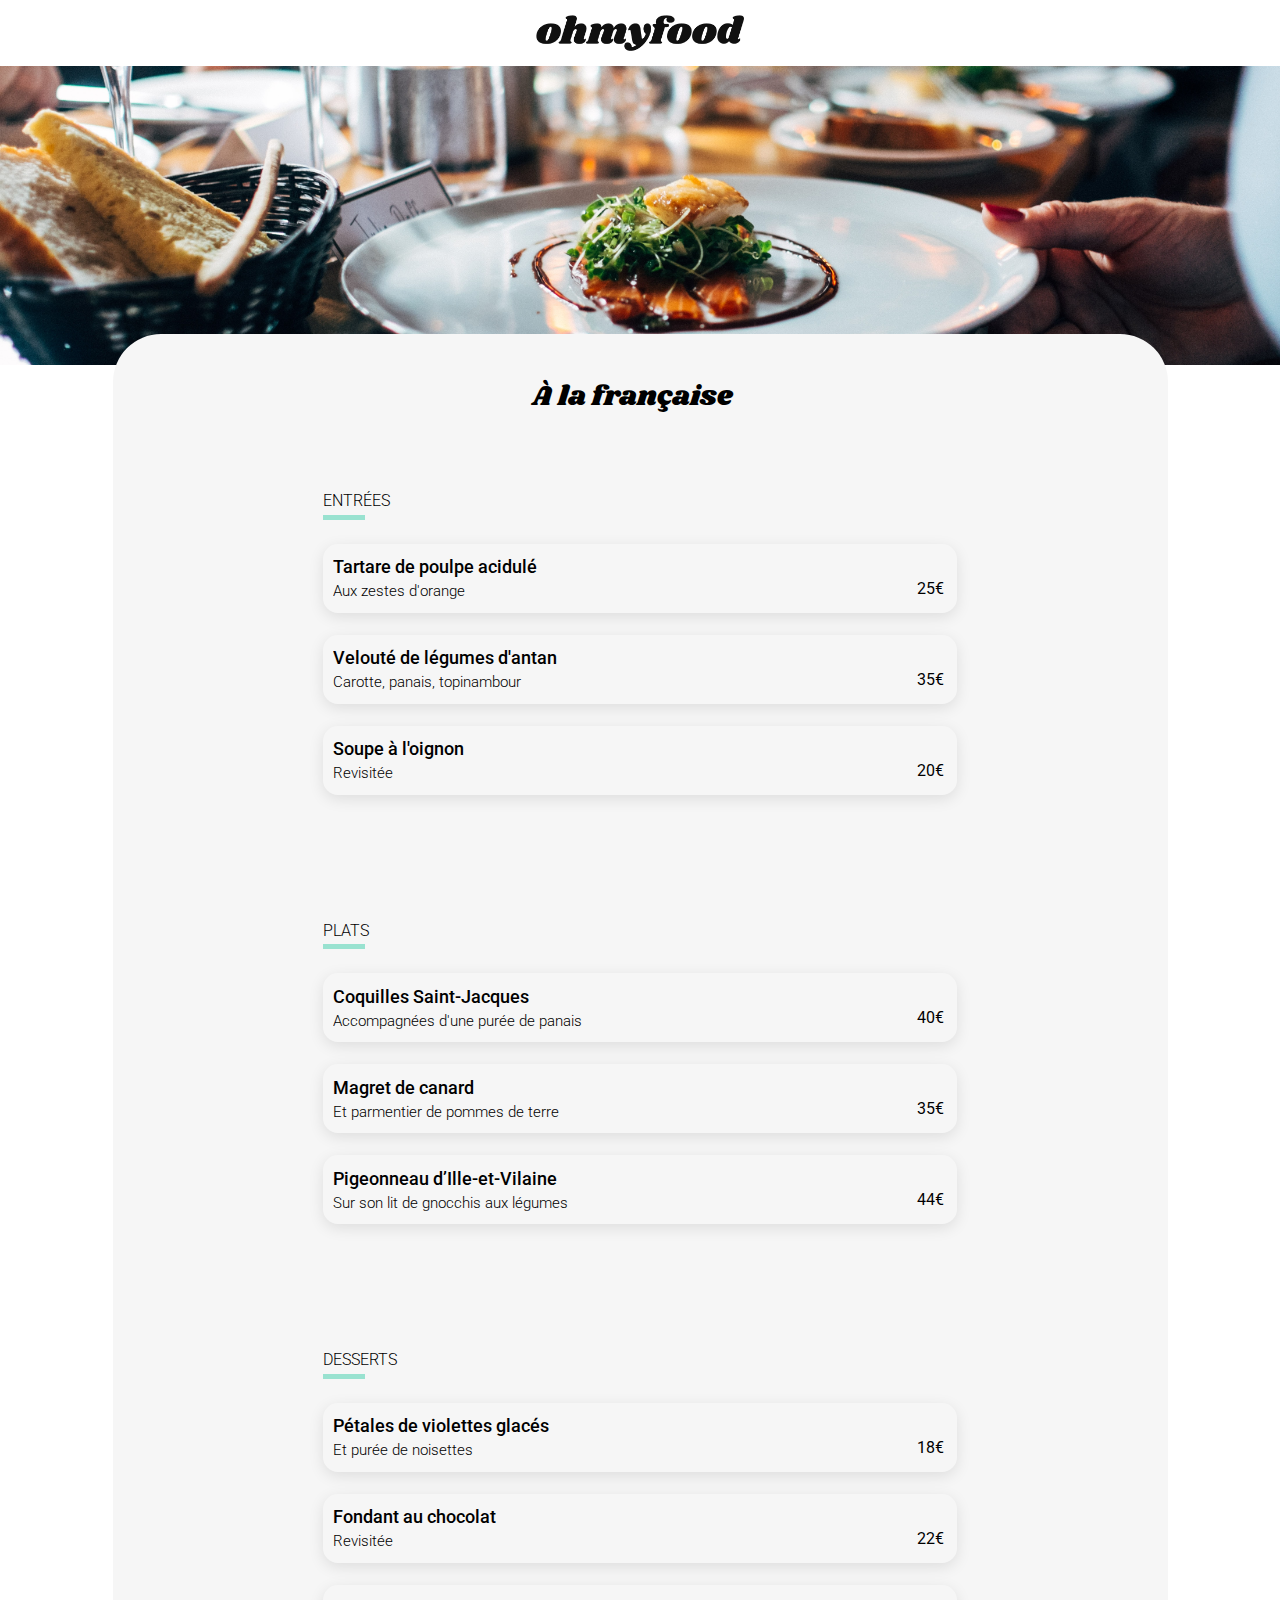
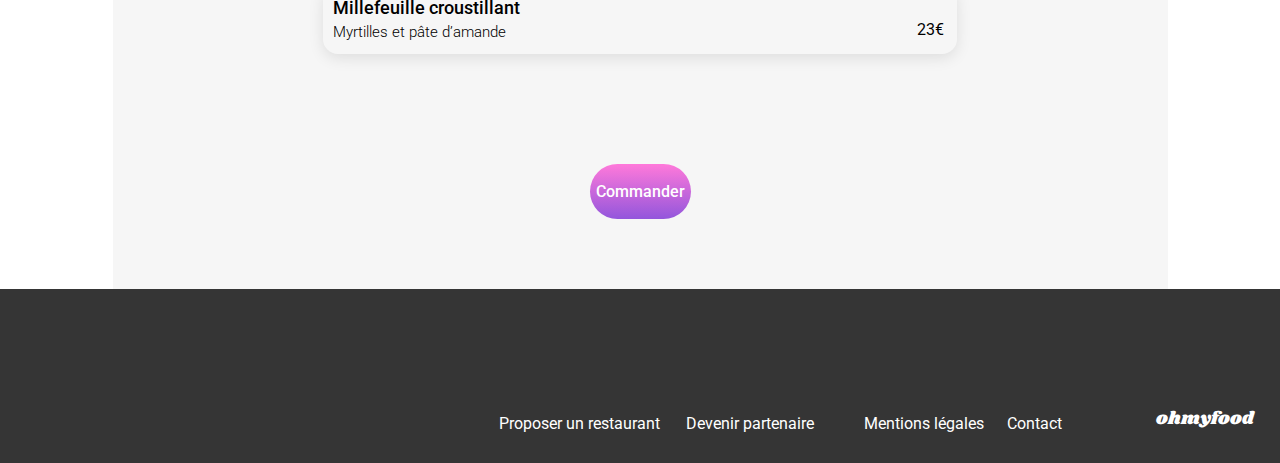
==== commit 4e229a69: "correction de la version mobile" ====
--- a/alafrancaise.html
+++ b/alafrancaise.html
@@ -34,10 +34,13 @@
             <div class="menu">
                 <div class="menu__header">
                     <h1 class="menu__title">À la française</h1>
-                    <button class="menu__btn">
-                        <i class="fa-regular fa-heart menu__like menu__like--nobg "></i>
-                        <i class="fa-solid fa-heart menu__like menu__like--bg "></i>
-                    </button>
+                    <label class="like-btn like-menu">
+                        <input type="checkbox" class="like-checkbox">
+                        <span class="heart-icon heart-menu">
+                            <i class="fa-regular fa-heart empty-heart"></i>
+                            <i class="fa-solid fa-heart fill-heart"></i>
+                        </span>
+                    </label>
                 </div>
                 <section class="submenu">
                     <h2 class="submenu__title">ENTRÉES</h2>
@@ -46,8 +49,8 @@
                             <div class="menuItems__content">
                                 <h3 class="menuItems__title">Tartare de poulpe acidulé</h3>
                                 <p class="menuItems__subtitle">Aux zestes d'orange</p>
-                            </div>
-                            <p class="menuItems__price">25€</p>
+                            </div>                          
+                            <span class="menuItems__price">25€</span>
                             <div class="menuItems__check"><i class="fa-solid fa-circle-check menuItems__icon"></i></div>
                         </div>
                         <div class="menuItems__card">
@@ -55,7 +58,7 @@
                                 <h3 class="menuItems__title">Velouté de légumes d'antan</h3>
                                 <p class="menuItems__subtitle">Carotte, panais, topinambour</p>
                             </div>
-                            <p class="menuItems__price">35€</p>
+                            <span class="menuItems__price">35€</span>
                             <div class="menuItems__check"><i class="fa-solid fa-circle-check menuItems__icon"></i></div>
                         </div>
                         <div class="menuItems__card">
@@ -63,7 +66,7 @@
                                 <h3 class="menuItems__title">Soupe à l'oignon</h3>
                                 <p class="menuItems__subtitle">Revisitée</p>
                             </div>
-                            <p class="menuItems__price">20€</p>
+                            <span class="menuItems__price">20€</span>
                             <div class="menuItems__check"><i class="fa-solid fa-circle-check menuItems__icon"></i></div>
                         </div>
                     </div>
@@ -76,7 +79,7 @@
                                 <h3 class="menuItems__title">Coquilles Saint-Jacques</h3>
                                 <p class="menuItems__subtitle">Accompagnées d'une purée de panais</p>
                             </div>
-                            <p class="menuItems__price">40€</p>
+                            <span class="menuItems__price">40€</span>
                             <div class="menuItems__check"><i class="fa-solid fa-circle-check menuItems__icon"></i></div>
                         </div>
                         <div class="menuItems__card">
@@ -84,7 +87,7 @@
                                 <h3 class="menuItems__title">Magret de canard</h3>
                                 <p class="menuItems__subtitle">Et parmentier de pommes de terre</p>
                             </div>
-                            <p class="menuItems__price">35€</p>
+                            <span class="menuItems__price">35€</span>
                             <div class="menuItems__check"><i class="fa-solid fa-circle-check menuItems__icon"></i></div>
                         </div>
                         <div class="menuItems__card">
@@ -92,7 +95,7 @@
                                 <h3 class="menuItems__title">Pigeonneau d’Ille-et-Vilaine</h3>
                                 <p class="menuItems__subtitle">Sur son lit de gnocchis aux légumes</p>
                             </div>
-                            <p class="menuItems__price">44€</p>
+                            <span class="menuItems__price">44€</span>
                             <div class="menuItems__check"><i class="fa-solid fa-circle-check menuItems__icon"></i></div>
                         </div>
                     </div>
@@ -105,7 +108,7 @@
                                 <h3 class="menuItems__title">Pétales de violettes glacés</h3>
                                 <p class="menuItems__subtitle">Et purée de noisettes</p>
                             </div>
-                            <p class="menuItems__price">18€</p>
+                            <span class="menuItems__price">18€</span>
                             <div class="menuItems__check"><i class="fa-solid fa-circle-check menuItems__icon"></i></div>
                         </div>
                         <div class="menuItems__card">
@@ -113,7 +116,7 @@
                                 <h3 class="menuItems__title">Fondant au chocolat</h3>
                                 <p class="menuItems__subtitle">Revisitée</p>
                             </div>
-                            <p class="menuItems__price">22€</p>
+                            <span class="menuItems__price">22€</span>
                             <div class="menuItems__check"><i class="fa-solid fa-circle-check menuItems__icon"></i></div>
                         </div>
                         <div class="menuItems__card">
@@ -121,13 +124,13 @@
                                 <h3 class="menuItems__title">Millefeuille croustillant</h3>
                                 <p class="menuItems__subtitle">Myrtilles et pâte d’amande</p>
                             </div>
-                            <p class="menuItems__price">23€</p>
+                            <span class="menuItems__price">23€</span>
                             <div class="menuItems__check"><i class="fa-solid fa-circle-check menuItems__icon"></i></div>
                         </div>
                     </div>
                 </section>
-                <section class="cmd__btn">
-                    <button class="btn__purple">Commander</button>
+                <section class="commander">
+                    <button class="btn__purple btn-cmd">Commander</button>
                 </section>
             </div>
         </main>
@@ -147,7 +150,7 @@
                     </div>
                     <div class="footer__link--text">
                         <a class="footer__link--color" href="#">Mentions légales</a>
-                        <a class="footer__link--color" href="#">Contact</a>
+                        <a class="footer__link--color" href="mailto:contact@ohmyfood.com">Contact</a>
                     </div>
                 </div>
             </div>
--- a/css/mobile.css
+++ b/css/mobile.css
@@ -6,11 +6,11 @@
 
 .main-container {
   width: 100%;
-  max-width: 1440px;
-  min-width: 375px;
-}
-
-body {
+  max-width: 1920px;
+  min-width: 320px;
+}
+
+html, body {
   margin: 0;
 }
 
@@ -41,17 +41,6 @@
 @keyframes appear {
   0% {
     transform: scale(0);
-  }
-  100% {
-    transform: scale(1);
-  }
-}
-@keyframes slow-appear {
-  0% {
-    transform: scale(0);
-  }
-  50% {
-    transform: scale(0.5);
   }
   100% {
     transform: scale(1);
@@ -154,6 +143,10 @@
   box-shadow: 0px 4.01px 15.04px 0px black;
 }
 
+.btn-explorer {
+  max-width: 218px;
+}
+
 /*****SECTION FONCTIONNEMENT******/
 .tuto {
   display: flex;
@@ -193,25 +186,38 @@
   display: flex;
   align-items: center;
   flex-direction: row;
-  gap: 25px;
-  width: 79%;
+  justify-content: center;
+  gap: 15px;
+  width: 100%;
 }
 .tuto__icon {
   color: #7E7E7E;
   font-size: 20px;
+  cursor: pointer;
 }
 .tuto__icon--lieu {
   font-size: 18px;
 }
-.tuto--text {
+.tuto__text {
   font-size: 16px;
   font-weight: 500;
+}
+.tuto .tuto-icon-label {
+  display: inline-block;
+  cursor: pointer;
+  position: relative;
+}
+.tuto .tuto-icon-label .tuto-checkbox {
+  display: none;
+}
+.tuto .tuto-icon-label .tuto-checkbox:checked + .tuto__icon {
+  color: #9356DC;
 }
 
 .badge-purple {
   background-color: #9356DC;
   color: #FFFFFF;
-  width: 26px;
+  max-width: 26px;
   height: 26px;
   right: 96%;
   border-radius: 50px;
@@ -239,7 +245,7 @@
 }
 
 .card {
-  width: 93%;
+  width: 95%;
   height: 251px;
   border-radius: 20px;
   background-color: #FFFFFF;
@@ -263,7 +269,7 @@
   gap: 8px;
   padding-left: 15px;
   padding-top: 5px;
-  width: 79%;
+  width: 100%;
 }
 .card__title {
   font-weight: 500;
@@ -278,29 +284,37 @@
   white-space: nowrap;
 }
 
-.btn__like {
-  background: none;
-  border: none;
+.like-btn {
+  display: inline-block;
+  cursor: pointer;
+  position: relative;
+  right: 13%;
+}
+.like-btn .like-checkbox {
+  display: none; /*cacher la checkbox elle-même*/
+}
+.like-btn .heart-icon {
+  position: relative;
+  display: inline-block;
   font-size: 22px;
-  cursor: pointer;
-  position: relative;
-}
-.btn__like--nobg:active {
-  opacity: 0;
-}
-.btn__like--bg {
+  bottom: -3%;
+}
+.like-btn .heart-icon .empty-heart {
+  opacity: 1; /*le coeur vide est visible par défaut*/
+  position: absolute;
+}
+.like-btn .heart-icon .fill-heart {
+  opacity: 0; /*le coeur rempli est caché par défaut*/
   color: transparent;
   background-image: linear-gradient(#ff79da, #9356DC);
   background-clip: text;
-  -webkit-background-clip: text;
   position: absolute;
-  opacity: 0;
-  bottom: 30%;
-  left: 12%;
-  font-size: 23px;
-}
-.btn__like--bg:active {
-  opacity: 1;
+}
+.like-btn .like-checkbox:checked + .heart-icon .empty-heart {
+  opacity: 0; /*lorsque la checkbox est cochée, le coeur vide disparait*/
+}
+.like-btn .like-checkbox:checked + .heart-icon .fill-heart {
+  opacity: 1; /*lorsque la checkbox est cochée, le coeur rempli devient visble*/
 }
 
 .badge-vert {
@@ -309,10 +323,11 @@
   text-align: center;
   border-radius: 5px;
   color: #008766;
-  width: 80px;
+  max-width: 80px;
   height: 29px;
-  left: 67%;
+  right: 5%;
   top: 5%;
+  font-size: 14px;
 }
 
 /*******MENU******/
@@ -325,10 +340,9 @@
 }
 .header__menu--icon {
   font-size: 17.02px;
-  margin-left: 15px;
   color: black;
   position: absolute;
-  left: 0;
+  left: 3%;
   bottom: 39%;
 }
 .header__menu--logo {
@@ -366,41 +380,16 @@
   font-family: "Shrikhand", sans-serif;
   font-weight: 400;
   font-size: 28px;
-  padding-left: 17px;
-  margin: 0;
-  width: 100%;
-}
-.menu__btn {
-  font-size: 25px;
-  border: none;
-  background: none;
-  cursor: pointer;
-  position: relative;
-  left: -14%;
-}
-
-.menu__like--nobg {
-  position: absolute;
-  top: 20%;
-  left: 25%;
-}
-.menu__like--nobg:active {
-  opacity: 0;
-}
-
-.menu__like--bg {
-  color: transparent;
-  background-image: linear-gradient(#ff79da, #9356DC);
-  background-clip: text;
-  -webkit-background-clip: text; /*élement pour que ce soit adapter à tous les navigateurs*/
-  position: absolute;
-  border: transparent;
-  top: 18%;
-  left: 25%;
-  opacity: 0;
-}
-.menu__like--bg:active {
-  opacity: 1;
+  padding-left: 12px;
+  margin: 0;
+  width: 100%;
+}
+
+.like-menu {
+  right: 11%;
+}
+.like-menu .heart-menu {
+  bottom: 25%;
 }
 
 .submenu {
@@ -444,12 +433,13 @@
   height: 69px;
   width: 93%;
   box-shadow: 0px 4.01px 15.04px 0px rgba(0, 0, 0, 0.1019607843);
+  cursor: pointer;
   overflow: hidden; /*pour cacher tout ce qui dépasse de la card*/
-  animation: appear 1s both;
+  animation: appear 0.3s both;
   position: relative;
 }
 .menuItems__card:active .menuItems__check {
-  right: 0;
+  margin-right: 0;
 }
 .menuItems__card:nth-child(0) {
   animation-delay: 0ms;
@@ -498,41 +488,51 @@
   white-space: nowrap;
   font-size: 18px;
   font-weight: 500;
+  overflow: hidden;
+  text-overflow: ellipsis;
 }
 .menuItems__subtitle {
   margin: 0;
   white-space: nowrap;
   font-size: 15.04px;
   font-weight: 300;
+  overflow: hidden;
+  text-overflow: ellipsis;
 }
 .menuItems__price {
   padding-top: 20px;
+  width: 15%;
+  white-space: nowrap;
+  margin-left: 15%;
 }
 .menuItems__check {
   background-color: #99E2D0;
-  width: 20%;
+  width: 100%;
   height: 100%;
+  max-width: 59px;
   border-radius: 0px 15px 15px 0px;
   transition-duration: 0.5s;
   display: flex;
-  align-items: center;
-  justify-content: center;
+  justify-content: center;
+  align-items: center;
   animation-fill-mode: both;
-  position: absolute;
-  right: -20%;
+  margin-right: -20%;
 }
 .menuItems__icon {
   border-radius: 50%;
   background-color: #99E2D0;
   color: #FFFFFF;
-  transition-duration: 0.5s;
+  transition: 0.3s;
   font-size: 20px;
 }
 
-.cmd__btn {
+.commander {
   display: flex;
   justify-content: center;
   margin-top: 70px;
+}
+.commander .btn-cmd {
+  max-width: 186px;
 }
 
 /*badge*/
@@ -541,6 +541,7 @@
   display: flex;
   align-items: center;
   justify-content: center;
+  width: 100%;
 }
 
 /*footer*/
--- a/css/desktop.css
+++ b/css/desktop.css
@@ -1,4 +1,4 @@
-@media (min-width: 768px) and (max-width: 1440px) {
+@media (min-width: 768px) and (max-width: 1920px) {
   .main-container {
     height: 1395px;
   }
@@ -20,9 +20,9 @@
   }
   .header__icon {
     display: flex;
-    flex-direction: row;
-    justify-content: center;
     align-items: center;
+    flex-direction: row;
+    justify-content: center;
     gap: 17px;
     background-color: #EAEAEA;
     width: 100%;
@@ -55,6 +55,9 @@
   }
   .tuto__step {
     width: 23%;
+  }
+  .tuto__icon:hover {
+    color: #9356DC;
   }
   .restaurants {
     margin-top: 0;
@@ -119,13 +122,13 @@
     justify-content: center;
     padding: 0;
   }
-  .menu__btn {
-    left: 0;
-  }
-  .menu__like--nobg:hover {
+  .like-btn {
+    right: 5%;
+  }
+  .like-btn .empty-heart:hover {
     opacity: 0;
   }
-  .menu__like--bg:hover {
+  .like-btn .fill-heart:hover {
     opacity: 1;
   }
   .submenu {
@@ -144,7 +147,7 @@
     max-width: 634px;
   }
   .menuItems__card:hover .menuItems__check {
-    right: 0;
+    margin-right: 0;
   }
   .btn__purple:hover {
     background-color: #FFFFFF;
@@ -153,9 +156,12 @@
   .menuItems__content {
     width: 90%;
   }
+  .menuItems__price {
+    width: 5%;
+    margin-left: 5%;
+  }
   .menuItems__check {
-    right: -20%;
-    width: 10%;
+    margin-right: -10%;
   }
   .footer {
     height: 114px;
